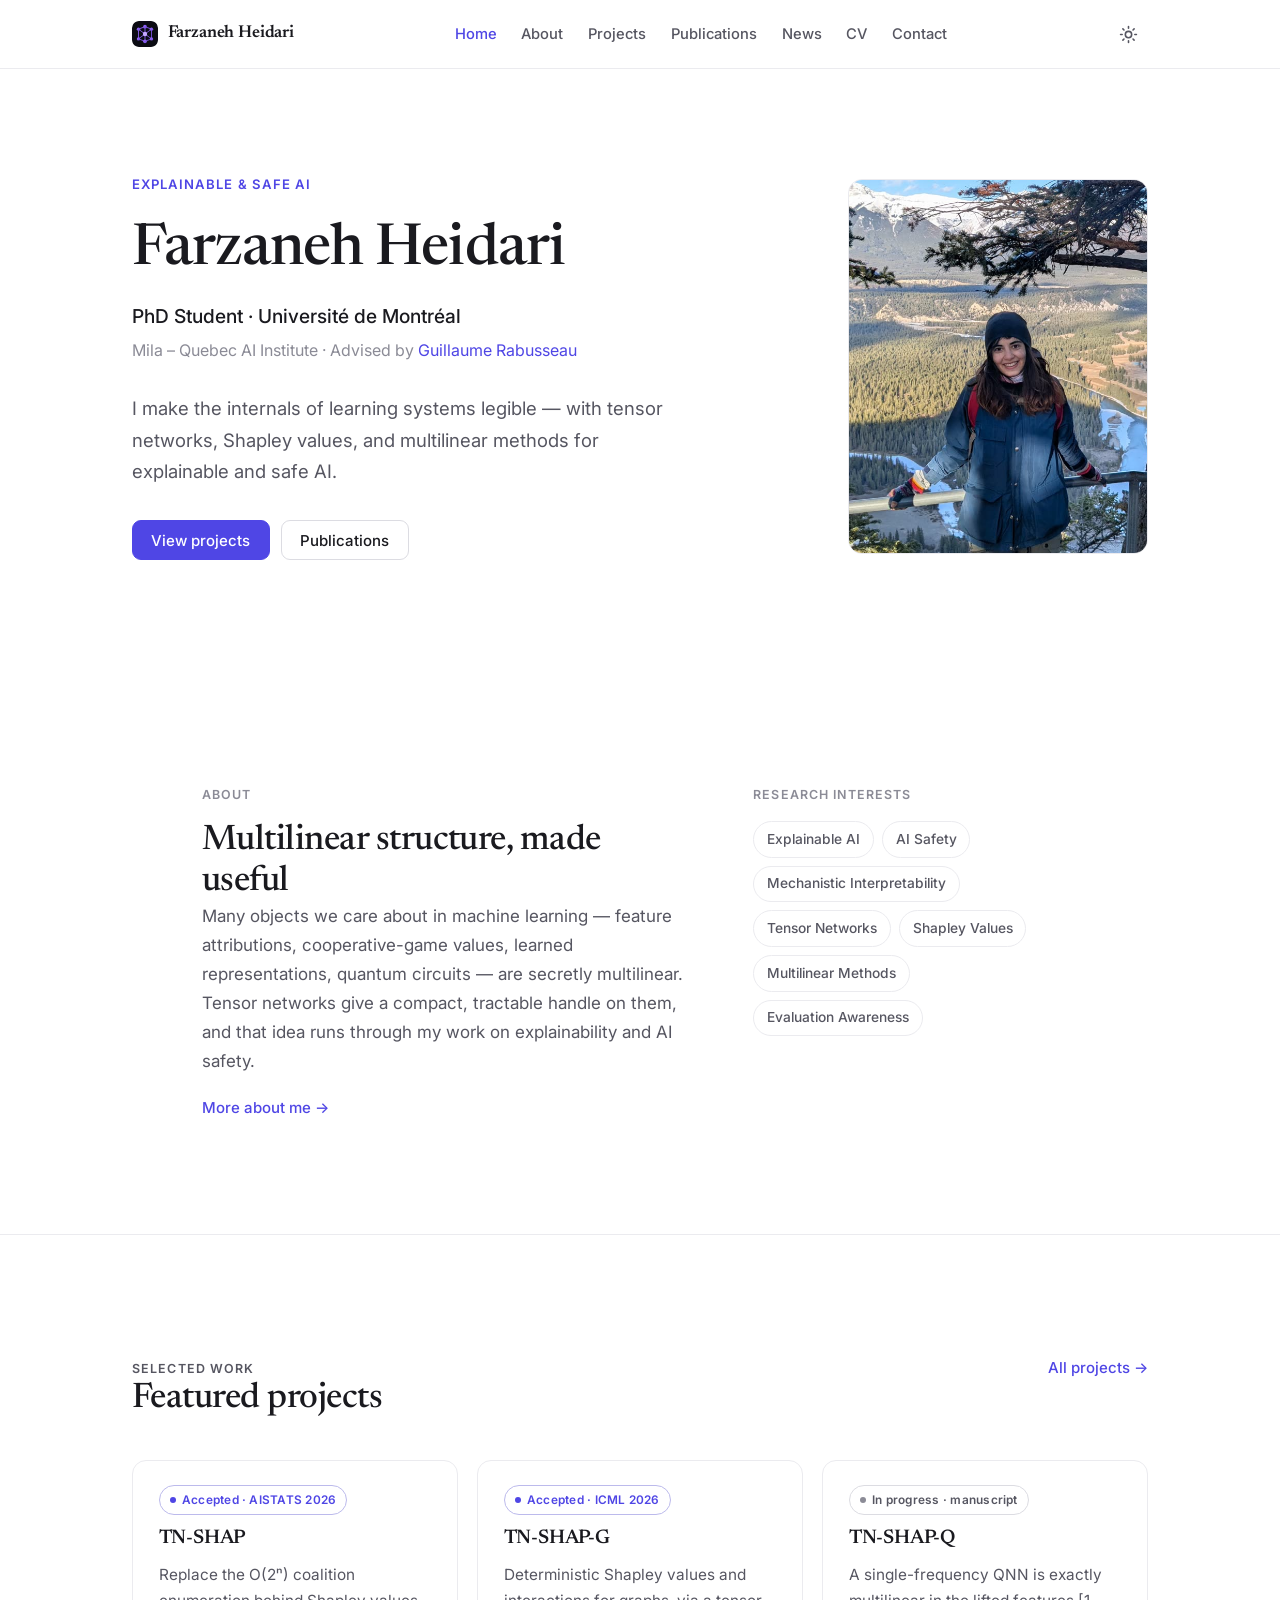
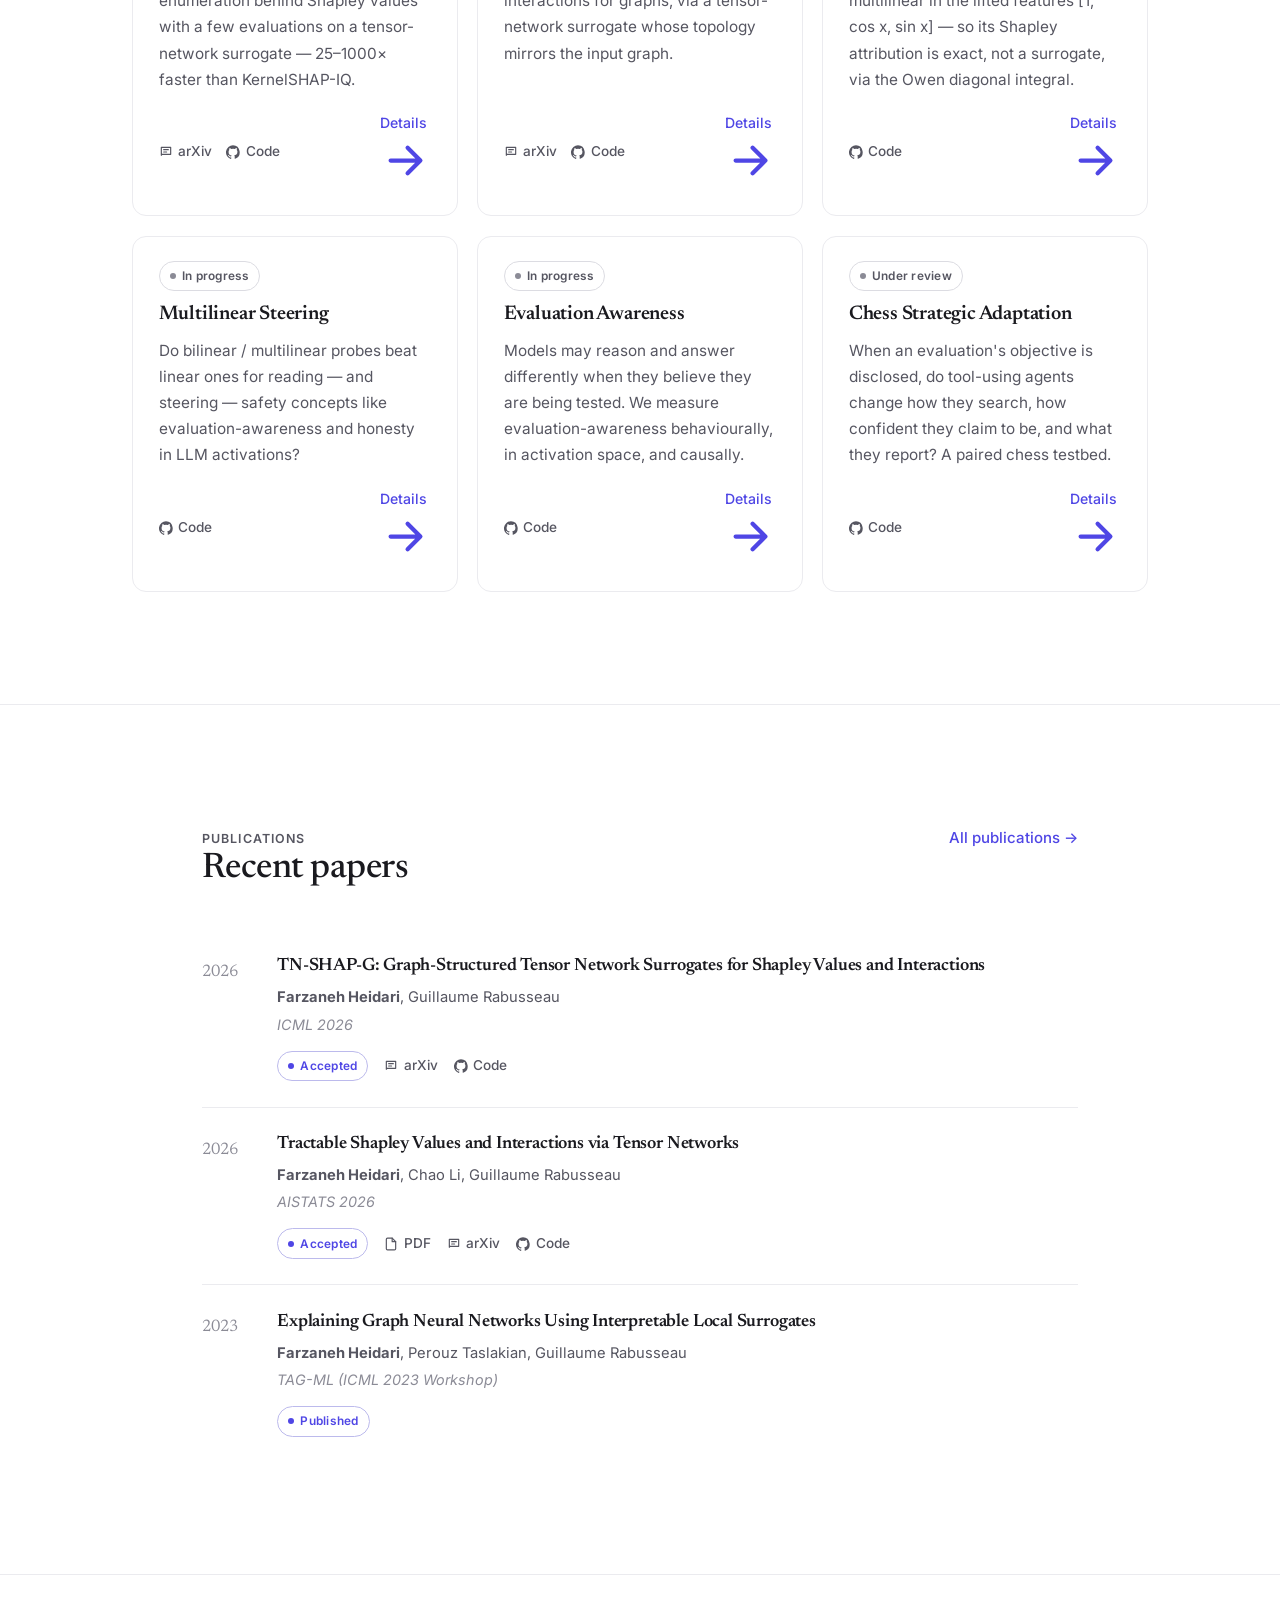
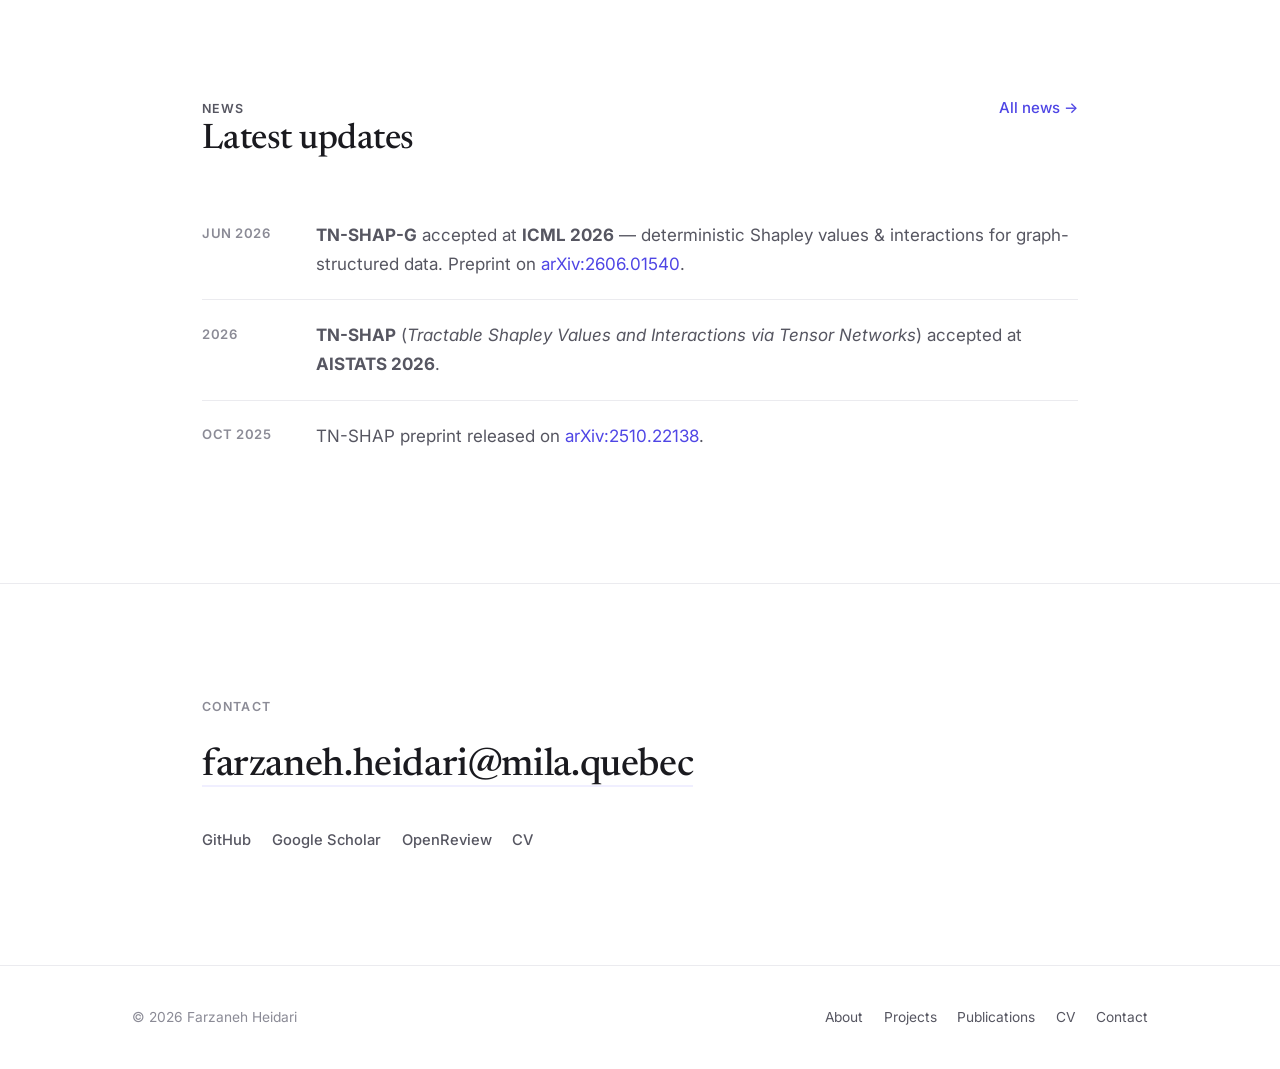
==== index.html @ 32b0bf6e "Build personal academic website Data-driven static site (plain HTML/CSS/JS, no build step) rendered " ====
<!DOCTYPE html>
<html lang="en">
<head>
  <meta charset="UTF-8" />
  <meta name="viewport" content="width=device-width, initial-scale=1.0" />
  <title>Farzaneh Heidari — PhD Student, Université de Montréal &amp; Mila</title>
  <meta name="description" content="Farzaneh Heidari is a PhD student at Université de Montréal and Mila working on explainable AI, AI safety, mechanistic interpretability, tensor networks, and Shapley values." />
  <meta name="author" content="Farzaneh Heidari" />
  <link rel="canonical" href="https://farzana0.github.io/" />

  <meta property="og:type" content="website" />
  <meta property="og:title" content="Farzaneh Heidari — PhD Student, Université de Montréal &amp; Mila" />
  <meta property="og:description" content="Explainable AI · AI Safety · Mechanistic Interpretability · Tensor Networks · Shapley Values · Multilinear Methods." />
  <meta property="og:url" content="https://farzana0.github.io/" />
  <meta property="og:image" content="https://farzana0.github.io/assets/img/og-image.svg" />
  <meta name="twitter:card" content="summary_large_image" />
  <meta name="twitter:title" content="Farzaneh Heidari" />
  <meta name="twitter:description" content="PhD student — explainable AI, tensor networks, Shapley values, AI safety." />
  <meta name="twitter:image" content="https://farzana0.github.io/assets/img/og-image.svg" />

  <link rel="icon" type="image/svg+xml" href="assets/img/favicon.svg" />
  <link rel="preconnect" href="https://fonts.googleapis.com" />
  <link rel="preconnect" href="https://fonts.gstatic.com" crossorigin />
  <link href="https://fonts.googleapis.com/css2?family=Inter:wght@400;500;600&family=Newsreader:opsz,wght@6..72,400;6..72,500;6..72,600&display=swap" rel="stylesheet" />
  <link rel="stylesheet" href="assets/css/style.css" />

  <script type="application/ld+json">
  {
    "@context": "https://schema.org",
    "@type": "Person",
    "name": "Farzaneh Heidari",
    "jobTitle": "PhD Student",
    "affiliation": ["Université de Montréal", "Mila – Quebec AI Institute"],
    "url": "https://farzana0.github.io/",
    "sameAs": [
      "https://github.com/farzana0",
      "https://scholar.google.ca/citations?user=YQcX-lwAAAAJ&hl=en",
      "https://openreview.net/profile?id=~Farzaneh_Heidari2",
      "https://dblp.org/pid/231/1013.html"
    ],
    "knowsAbout": ["Explainable AI", "Tensor Networks", "Shapley Values", "AI Safety", "Mechanistic Interpretability"]
  }
  </script>
</head>
<body>
  <header class="site-header">
    <nav class="nav" aria-label="Primary">
      <a class="brand" href="index.html"><img class="mark" src="assets/img/favicon.svg" alt="" width="26" height="26" />Farzaneh Heidari</a>
      <ul class="nav-links" id="nav-links">
        <li><a href="index.html">Home</a></li>
        <li><a href="about.html">About</a></li>
        <li><a href="projects.html" data-match="project">Projects</a></li>
        <li><a href="publications.html">Publications</a></li>
        <li><a href="news.html">News</a></li>
        <li><a href="cv.html">CV</a></li>
        <li><a href="contact.html">Contact</a></li>
      </ul>
      <div class="nav-right">
        <button class="icon-btn theme-toggle" data-theme-toggle aria-label="Toggle dark mode">
          <svg class="sun" viewBox="0 0 24 24" fill="none" stroke="currentColor" stroke-width="2" stroke-linecap="round"><circle cx="12" cy="12" r="4"/><path d="M12 2v2M12 20v2M4.9 4.9l1.4 1.4M17.7 17.7l1.4 1.4M2 12h2M20 12h2M4.9 19.1l1.4-1.4M17.7 6.3l1.4-1.4"/></svg>
          <svg class="moon" viewBox="0 0 24 24" fill="currentColor"><path d="M21 12.8A9 9 0 1 1 11.2 3a7 7 0 0 0 9.8 9.8Z"/></svg>
        </button>
        <button class="icon-btn nav-toggle" data-nav-toggle aria-label="Menu" aria-expanded="false" aria-controls="nav-links">
          <svg viewBox="0 0 24 24" fill="none" stroke="currentColor" stroke-width="2" stroke-linecap="round"><path d="M4 6h16M4 12h16M4 18h16"/></svg>
        </button>
      </div>
    </nav>
  </header>

  <main>
    <!-- HERO -->
    <section class="hero">
      <div class="container container--wide">
        <div class="hero-layout">
          <div>
            <p class="hero-eyebrow">Explainable &amp; Safe AI</p>
            <h1>Farzaneh Heidari</h1>
            <p class="role">PhD Student · Université de Montréal</p>
            <p class="affil">Mila – Quebec AI Institute · Advised by <a href="https://mila.quebec/en/directory/guillaume-rabusseau">Guillaume Rabusseau</a></p>
            <p class="lede">I make the internals of learning systems legible — with tensor networks, Shapley values, and multilinear methods for explainable and safe AI.</p>
            <div class="hero-actions">
              <a class="btn btn--primary" href="projects.html">View projects</a>
              <a class="btn" href="publications.html">Publications</a>
            </div>
          </div>
          <div class="hero-portrait">
            <div class="frame">
              <img src="assets/img/profile.jpg" alt="Farzaneh Heidari" width="300" height="375"
                   onerror="this.parentNode.innerHTML='&lt;div class=\'portrait-fallback\'&gt;FH&lt;/div&gt;';" />
            </div>
          </div>
        </div>
      </div>
    </section>

    <!-- ABOUT + INTERESTS -->
    <section class="section">
      <div class="container">
        <div class="split">
          <div class="reveal">
            <p class="kicker">About</p>
            <h2>Multilinear structure, made useful</h2>
            <p class="muted">Many objects we care about in machine learning — feature attributions, cooperative-game values, learned representations, quantum circuits — are secretly multilinear. Tensor networks give a compact, tractable handle on them, and that idea runs through my work on explainability and AI safety.</p>
            <a class="textlink" href="about.html">More about me →</a>
          </div>
          <div class="reveal info-block">
            <p class="kicker">Research interests</p>
            <ul class="chips" id="interests"></ul>
          </div>
        </div>
      </div>
    </section>

    <!-- FEATURED PROJECTS -->
    <section class="section">
      <div class="container container--wide">
        <div class="section-head reveal">
          <div class="head-row">
            <div>
              <p class="kicker">Selected work</p>
              <h2>Featured projects</h2>
            </div>
            <a class="textlink" href="projects.html">All projects →</a>
          </div>
        </div>
        <div class="card-grid" id="featured-projects"></div>
      </div>
    </section>

    <!-- SELECTED PUBLICATIONS -->
    <section class="section">
      <div class="container">
        <div class="section-head reveal">
          <div class="head-row">
            <div>
              <p class="kicker">Publications</p>
              <h2>Recent papers</h2>
            </div>
            <a class="textlink" href="publications.html">All publications →</a>
          </div>
        </div>
        <div class="pub-list" id="selected-pubs"></div>
      </div>
    </section>

    <!-- NEWS -->
    <section class="section">
      <div class="container">
        <div class="section-head reveal">
          <div class="head-row">
            <div>
              <p class="kicker">News</p>
              <h2>Latest updates</h2>
            </div>
            <a class="textlink" href="news.html">All news →</a>
          </div>
        </div>
        <div class="timeline" id="news-timeline"></div>
      </div>
    </section>

    <!-- CONTACT -->
    <section class="section">
      <div class="container reveal">
        <p class="kicker">Contact</p>
        <p class="contact-lead"><a href="mailto:farzaneh.heidari@mila.quebec">farzaneh.heidari@mila.quebec</a></p>
        <div class="social-row mt-3">
          <a href="https://github.com/farzana0" target="_blank" rel="noopener">GitHub</a>
          <a href="https://scholar.google.ca/citations?user=YQcX-lwAAAAJ&hl=en" target="_blank" rel="noopener">Google Scholar</a>
          <a href="https://openreview.net/profile?id=~Farzaneh_Heidari2" target="_blank" rel="noopener">OpenReview</a>
          <a href="cv.html">CV</a>
        </div>
      </div>
    </section>
  </main>

  <footer class="site-footer">
    <div class="footer-inner">
      <p>© <span id="year"></span> Farzaneh Heidari</p>
      <nav class="footer-nav" aria-label="Footer">
        <a href="about.html">About</a><a href="projects.html">Projects</a><a href="publications.html">Publications</a><a href="cv.html">CV</a><a href="contact.html">Contact</a>
      </nav>
    </div>
  </footer>

  <script src="assets/data/site.js"></script>
  <script src="assets/js/main.js"></script>
  <script src="assets/js/render.js"></script>
  <script>
    document.getElementById("year").textContent = new Date().getFullYear();
    Render.interests("interests");
    Render.projects("featured-projects", { featured: true });
    Render.selectedPublications("selected-pubs", 3);
    Render.news("news-timeline", 3);
  </script>
</body>
</html>
---- assets/css/style.css ----
/* ==========================================================================
   Farzaneh Heidari — academic site
   Minimal by design: two fonts, one accent, whitespace does the work.
   ========================================================================== */

:root {
  /* near-white surfaces */
  --bg: #ffffff;
  --bg-soft: #fafafa;
  --surface: #ffffff;
  --border: #ebebef;
  --border-strong: #dcdce2;

  /* text — hierarchy via weight/size, not colour */
  --text: #1a1a1f;
  --text-soft: #565661;
  --text-faint: #8b8b96;

  /* one accent, used sparingly */
  --accent: #4f46e5;
  --accent-soft: #f0efff;

  --font-sans: "Inter", ui-sans-serif, system-ui, -apple-system, "Segoe UI", Roboto, Helvetica, Arial, sans-serif;
  --font-serif: "Newsreader", ui-serif, Georgia, "Times New Roman", serif;

  --maxw: 940px;
  --maxw-wide: 1080px;
  --radius: 14px;
  --radius-sm: 10px;
  --shadow: 0 1px 3px rgba(20, 20, 40, 0.05);
  --shadow-hover: 0 6px 24px rgba(20, 20, 40, 0.07);
  --space: clamp(4rem, 9vw, 7rem);
  --header-h: 68px;
}

[data-theme="dark"] {
  --bg: #0f0f13;
  --bg-soft: #131318;
  --surface: #16161c;
  --border: #26262e;
  --border-strong: #33333d;
  --text: #ededf2;
  --text-soft: #a6a6b3;
  --text-faint: #71717f;
  --accent: #a29bff;
  --accent-soft: #1c1b2e;
  --shadow: 0 1px 3px rgba(0, 0, 0, 0.4);
  --shadow-hover: 0 8px 30px rgba(0, 0, 0, 0.45);
}

*, *::before, *::after { box-sizing: border-box; }
html { -webkit-text-size-adjust: 100%; scroll-behavior: smooth; }
@media (prefers-reduced-motion: reduce) {
  html { scroll-behavior: auto; }
  *, *::before, *::after { animation: none !important; transition: none !important; }
}
body {
  margin: 0;
  font-family: var(--font-sans);
  background: var(--bg);
  color: var(--text);
  font-size: 17px;
  line-height: 1.7;
  -webkit-font-smoothing: antialiased;
  text-rendering: optimizeLegibility;
  transition: background 0.3s ease, color 0.3s ease;
}
img { max-width: 100%; display: block; }
a { color: var(--accent); text-decoration: none; }
a:hover { text-decoration: underline; text-underline-offset: 3px; }

h1, h2, h3, h4 { font-family: var(--font-serif); font-weight: 500; line-height: 1.15; letter-spacing: -0.015em; color: var(--text); margin: 0; }
h1 { font-size: clamp(2.4rem, 5.5vw, 3.6rem); }
h2 { font-size: clamp(1.6rem, 3.2vw, 2.2rem); }
h3 { font-size: 1.2rem; font-weight: 600; letter-spacing: -0.01em; }
p { margin: 0 0 1.1rem; }
:focus-visible { outline: 2px solid var(--accent); outline-offset: 3px; border-radius: 3px; }
::selection { background: var(--accent-soft); }

.container { max-width: var(--maxw); margin: 0 auto; padding: 0 clamp(1.25rem, 5vw, 2rem); }
.container--wide { max-width: var(--maxw-wide); }
.section { padding: var(--space) 0; }
.section + .section { border-top: 1px solid var(--border); }
.muted { color: var(--text-soft); }
.faint { color: var(--text-faint); }
.center { text-align: center; }
.sr-only { position: absolute; width: 1px; height: 1px; padding: 0; margin: -1px; overflow: hidden; clip: rect(0,0,0,0); border: 0; }

/* small section label */
.kicker {
  font-size: 0.78rem; font-weight: 600; letter-spacing: 0.09em; text-transform: uppercase;
  color: var(--text-faint); margin-bottom: 1rem;
}

/* ---------------------------------------------------------------- header */
.site-header {
  position: sticky; top: 0; z-index: 50;
  background: var(--bg);
  border-bottom: 1px solid var(--border);
}
.nav {
  height: var(--header-h);
  display: flex; align-items: center; justify-content: space-between;
  max-width: var(--maxw-wide); margin: 0 auto; padding: 0 clamp(1.25rem, 5vw, 2rem);
}
.brand { display: flex; align-items: center; gap: 0.6rem; font-family: var(--font-serif); font-weight: 600; font-size: 1.08rem; color: var(--text); letter-spacing: -0.01em; }
.brand:hover { text-decoration: none; }
.brand .mark { width: 26px; height: 26px; flex: none; border-radius: 7px; }
.nav-links { display: flex; align-items: center; gap: 0.15rem; list-style: none; margin: 0; padding: 0; }
.nav-links a {
  color: var(--text-soft); font-size: 0.92rem; font-weight: 500;
  padding: 0.4rem 0.7rem; border-radius: 8px;
}
.nav-links a:hover { color: var(--text); text-decoration: none; }
.nav-links a.active { color: var(--accent); }
.nav-right { display: flex; align-items: center; gap: 0.3rem; }

.icon-btn {
  display: inline-grid; place-items: center; width: 40px; height: 40px; border-radius: 9px;
  background: transparent; border: 1px solid transparent; color: var(--text-soft); cursor: pointer;
  transition: color 0.15s, border-color 0.15s;
}
.icon-btn:hover { color: var(--text); border-color: var(--border-strong); }
.icon-btn svg { width: 19px; height: 19px; }
.theme-toggle .moon { display: none; }
[data-theme="dark"] .theme-toggle .sun { display: none; }
[data-theme="dark"] .theme-toggle .moon { display: block; }
.nav-toggle { display: none; }

@media (max-width: 760px) {
  .nav-toggle { display: inline-grid; }
  .nav-links {
    position: fixed; inset: var(--header-h) 0 auto 0; flex-direction: column; align-items: stretch; gap: 0;
    background: var(--surface); border-bottom: 1px solid var(--border);
    padding: 0.6rem clamp(1.25rem, 5vw, 2rem) 1rem;
    transform: translateY(-6px); opacity: 0; pointer-events: none;
    transition: opacity 0.16s ease, transform 0.16s ease;
  }
  .nav-links.open { transform: translateY(0); opacity: 1; pointer-events: auto; }
  .nav-links a { padding: 0.7rem 0.2rem; font-size: 1rem; border-bottom: 1px solid var(--border); }
  .nav-links li:last-child a { border-bottom: 0; }
}

/* ------------------------------------------------------------------- hero */
.hero { padding: clamp(3.5rem, 9vw, 6.5rem) 0 var(--space); }
.hero-layout { display: grid; grid-template-columns: 1fr 300px; gap: clamp(2rem, 6vw, 4.5rem); align-items: center; }
@media (max-width: 820px) { .hero-layout { grid-template-columns: 1fr; gap: 2.5rem; } .hero-portrait { order: -1; } }
.hero-eyebrow { font-size: 0.82rem; font-weight: 600; letter-spacing: 0.08em; text-transform: uppercase; color: var(--accent); margin-bottom: 1.4rem; }
.hero h1 { margin-bottom: 1rem; }
.hero .role { font-size: 1.2rem; color: var(--text); font-weight: 500; margin-bottom: 0.3rem; }
.hero .affil { color: var(--text-faint); font-size: 1rem; margin-bottom: 1.8rem; }
.hero .lede { font-size: 1.16rem; color: var(--text-soft); max-width: 46ch; margin-bottom: 2rem; }
.hero-actions { display: flex; flex-wrap: wrap; gap: 0.7rem; align-items: center; }

.hero-portrait { width: 300px; max-width: 72vw; aspect-ratio: 4 / 5; justify-self: end; }
@media (max-width: 820px) { .hero-portrait { justify-self: start; width: 240px; } }
.hero-portrait .frame { width: 100%; height: 100%; border-radius: var(--radius); overflow: hidden; border: 1px solid var(--border); background: var(--bg-soft); }
.hero-portrait img { width: 100%; height: 100%; object-fit: cover; object-position: 50% 30%; }
.portrait-fallback {
  width: 100%; height: 100%; display: grid; place-items: center;
  font-family: var(--font-serif); font-weight: 500; font-size: 3rem; color: var(--accent);
  background: var(--accent-soft);
}

/* ---------------------------------------------------------------- buttons */
.btn {
  display: inline-flex; align-items: center; gap: 0.45rem;
  font-weight: 500; font-size: 0.94rem; line-height: 1;
  padding: 0.72rem 1.15rem; border-radius: 9px; cursor: pointer;
  border: 1px solid var(--border-strong); background: var(--surface); color: var(--text);
  transition: border-color 0.15s, color 0.15s, background 0.15s;
}
.btn:hover { border-color: var(--text-faint); text-decoration: none; }
.btn svg { width: 16px; height: 16px; }
.btn--primary { background: var(--accent); border-color: var(--accent); color: #fff; }
.btn--primary:hover { background: var(--accent); border-color: var(--accent); opacity: 0.92; color: #fff; }
.btn--sm { padding: 0.5rem 0.85rem; font-size: 0.86rem; }
.textlink { color: var(--accent); font-weight: 500; font-size: 0.94rem; }

/* -------------------------------------------------------------- section head */
.section-head { margin-bottom: 2.5rem; }
.section-head h2 { max-width: 24ch; }
.section-head p { margin: 0.7rem 0 0; color: var(--text-soft); max-width: 52ch; }
.head-row { display: flex; align-items: baseline; justify-content: space-between; gap: 1rem; flex-wrap: wrap; }

/* --------------------------------------------------------------- chips */
.chips { display: flex; flex-wrap: wrap; gap: 0.5rem; padding: 0; margin: 0; list-style: none; }
.chip {
  font-size: 0.86rem; font-weight: 500; color: var(--text-soft);
  border: 1px solid var(--border); padding: 0.35rem 0.8rem; border-radius: 999px;
}

/* --------------------------------------------------------- project cards */
.card-grid { display: grid; grid-template-columns: repeat(auto-fill, minmax(300px, 1fr)); gap: 1.2rem; }
.pcard {
  display: flex; flex-direction: column; gap: 0.75rem;
  background: var(--surface); border: 1px solid var(--border); border-radius: var(--radius);
  padding: 1.5rem 1.6rem 1.4rem;
  transition: border-color 0.18s ease, box-shadow 0.18s ease;
}
.pcard:hover { border-color: var(--border-strong); box-shadow: var(--shadow-hover); }
.pcard h3 { font-size: 1.24rem; font-family: var(--font-serif); font-weight: 600; letter-spacing: -0.01em; }
.pcard h3 a { color: var(--text); }
.pcard h3 a:hover { color: var(--accent); text-decoration: none; }
.pcard .teaser { color: var(--text-soft); font-size: 0.96rem; margin: 0; flex: 1; }
.pcard-links { display: flex; flex-wrap: wrap; align-items: center; gap: 0.6rem 0.9rem; margin-top: 0.4rem; }
.pcard-links .details { margin-left: auto; font-size: 0.88rem; font-weight: 500; color: var(--accent); }
.pcard-links .details:hover { text-decoration: none; }

/* status badge — neutral by default; accent for confirmed work */
.badge {
  display: inline-flex; align-items: center; gap: 0.4rem; align-self: flex-start;
  font-size: 0.74rem; font-weight: 600; letter-spacing: 0.02em;
  padding: 0.26rem 0.62rem; border-radius: 999px;
  border: 1px solid var(--border-strong); color: var(--text-soft); background: transparent;
}
.badge::before { content: ""; width: 6px; height: 6px; border-radius: 50%; background: var(--text-faint); }
.badge--accepted, .badge--published { color: var(--accent); border-color: color-mix(in srgb, var(--accent) 30%, var(--border)); }
.badge--accepted::before, .badge--published::before { background: var(--accent); }

/* inline link pills (publications, cards, detail) */
.pill {
  display: inline-flex; align-items: center; gap: 0.34rem;
  font-size: 0.85rem; font-weight: 500; color: var(--text-soft);
}
.pill:hover { color: var(--accent); text-decoration: none; }
.pill svg { width: 14px; height: 14px; }

/* -------------------------------------------------------- publications */
.pub-controls { display: flex; flex-wrap: wrap; gap: 0.4rem; margin-bottom: 2rem; }
.pub-controls button {
  font: inherit; font-size: 0.86rem; font-weight: 500; cursor: pointer;
  padding: 0.35rem 0.85rem; border-radius: 999px;
  border: 1px solid var(--border); background: transparent; color: var(--text-soft);
  transition: color 0.15s, border-color 0.15s;
}
.pub-controls button:hover { color: var(--text); border-color: var(--border-strong); }
.pub-controls button.active { color: var(--accent); border-color: color-mix(in srgb, var(--accent) 35%, var(--border)); }

.pub-list { display: flex; flex-direction: column; }
.pub { display: grid; grid-template-columns: 56px 1fr; gap: 1.2rem; padding: 1.6rem 0; border-top: 1px solid var(--border); }
.pub:first-child { border-top: 0; }
.pub-year { font-family: var(--font-serif); font-size: 1.05rem; color: var(--text-faint); padding-top: 0.15rem; }
.pub-main h3 { font-size: 1.12rem; font-family: var(--font-serif); font-weight: 600; line-height: 1.3; margin-bottom: 0.4rem; }
.pub-main h3 a { color: var(--text); }
.pub-main h3 a:hover { color: var(--accent); text-decoration: none; }
.pub-authors { color: var(--text-soft); font-size: 0.92rem; margin: 0 0 0.15rem; }
.pub-venue { color: var(--text-faint); font-size: 0.9rem; font-style: italic; margin: 0 0 0.85rem; }
.pub-links { display: flex; flex-wrap: wrap; gap: 0.6rem 1rem; align-items: center; }
@media (max-width: 520px) { .pub { grid-template-columns: 1fr; gap: 0.4rem; } }

/* --------------------------------------------------------------- prose */
.prose { max-width: 68ch; }
.prose p, .prose li { color: var(--text-soft); }
.prose h2 { margin: 2.8rem 0 1rem; }
.prose h2:first-child { margin-top: 0; }
.prose h3 { margin: 2rem 0 0.6rem; }
.prose ul { padding-left: 1.15rem; margin: 0 0 1.1rem; }
.prose li { margin-bottom: 0.5rem; }
.prose strong { color: var(--text); font-weight: 600; }

/* ------------------------------------------------------ project detail */
.detail-hero { padding: clamp(2.5rem, 6vw, 4rem) 0 clamp(2rem, 4vw, 3rem); border-bottom: 1px solid var(--border); }
.breadcrumb { font-size: 0.86rem; color: var(--text-faint); margin-bottom: 1.4rem; }
.breadcrumb a { color: var(--text-soft); }
.detail-hero h1 { font-size: clamp(2rem, 4.5vw, 2.9rem); margin: 0.8rem 0 0.8rem; }
.detail-hero .subtitle { font-size: 1.15rem; color: var(--text-soft); max-width: 52ch; margin: 0; }
.detail-cat { font-size: 0.78rem; font-weight: 600; letter-spacing: 0.08em; text-transform: uppercase; color: var(--text-faint); }
.detail-meta { display: flex; flex-wrap: wrap; gap: 0.7rem 1.1rem; align-items: center; color: var(--text-soft); font-size: 0.94rem; margin-top: 1.3rem; }
.detail-links { display: flex; flex-wrap: wrap; gap: 0.7rem; margin-top: 1.6rem; }
.detail-body h2 { font-size: 1.35rem; }
.figure-grid { display: grid; grid-template-columns: repeat(auto-fit, minmax(240px, 1fr)); gap: 1rem; margin: 0.5rem 0 1.1rem; }
.figure-grid figure { margin: 0; border: 1px solid var(--border); border-radius: var(--radius-sm); overflow: hidden; background: var(--surface); }
.figure-grid img { width: 100%; background: #fff; }
.figure-grid figcaption { font-size: 0.83rem; color: var(--text-faint); padding: 0.65rem 0.85rem; }
.todo-note {
  border: 1px dashed var(--border-strong); border-radius: var(--radius-sm);
  padding: 0.85rem 1.05rem; color: var(--text-soft); font-size: 0.92rem; background: var(--bg-soft);
}
.todo-note code { font-size: 0.85em; background: var(--surface); border: 1px solid var(--border); padding: 0.05rem 0.35rem; border-radius: 5px; }

/* -------------------------------------------------------------- timeline */
.timeline { display: flex; flex-direction: column; }
.tl-item { display: grid; grid-template-columns: 92px 1fr; gap: 1.4rem; padding: 1.3rem 0; border-top: 1px solid var(--border); }
.tl-item:first-child { border-top: 0; }
.tl-date { font-size: 0.82rem; font-weight: 600; letter-spacing: 0.04em; text-transform: uppercase; color: var(--text-faint); padding-top: 0.1rem; }
.tl-body { color: var(--text-soft); }
@media (max-width: 520px) { .tl-item { grid-template-columns: 1fr; gap: 0.3rem; } }

/* ------------------------------------------------------------ layout */
.split { display: grid; grid-template-columns: 1.5fr 1fr; gap: clamp(2rem, 5vw, 4rem); align-items: start; }
@media (max-width: 820px) { .split { grid-template-columns: 1fr; gap: 2.5rem; } }
.grid-2 { display: grid; grid-template-columns: repeat(auto-fit, minmax(240px, 1fr)); gap: 1.2rem; }
.stack { display: flex; flex-direction: column; gap: 1.5rem; }

.info-block h3 { margin-bottom: 0.9rem; }
.info-card { border: 1px solid var(--border); border-radius: var(--radius); padding: 1.4rem 1.5rem; }
.info-card h3 { margin-bottom: 0.9rem; }
.info-list { list-style: none; padding: 0; margin: 0; }
.info-list li { padding: 0.85rem 0; border-top: 1px solid var(--border); }
.info-list li:first-child { border-top: 0; padding-top: 0; }
.info-list .primary { color: var(--text); font-weight: 600; }
.info-list .secondary { color: var(--text-soft); font-size: 0.9rem; }
.info-list .period { color: var(--text-faint); font-size: 0.82rem; float: right; margin-left: 1rem; }

.about-portrait { width: 100%; aspect-ratio: 4 / 5; border-radius: var(--radius); overflow: hidden; border: 1px solid var(--border); background: var(--bg-soft); }
.about-portrait img { width: 100%; height: 100%; object-fit: cover; object-position: 50% 30%; }

.social-row { display: flex; flex-wrap: wrap; gap: 0.5rem 1.3rem; }
.social-row a { display: inline-flex; align-items: center; gap: 0.45rem; font-size: 0.92rem; color: var(--text-soft); font-weight: 500; }
.social-row a:hover { color: var(--accent); text-decoration: none; }
.social-row svg { width: 17px; height: 17px; }

.contact-lead { font-family: var(--font-serif); font-size: clamp(1.5rem, 4vw, 2.4rem); font-weight: 500; letter-spacing: -0.01em; }
.contact-lead a { color: var(--text); border-bottom: 2px solid var(--accent-soft); }
.contact-lead a:hover { color: var(--accent); text-decoration: none; }

/* --------------------------------------------------------------- footer */
.site-footer { border-top: 1px solid var(--border); padding: 2.5rem 0; }
.footer-inner { display: flex; flex-wrap: wrap; justify-content: space-between; gap: 1rem; align-items: center; max-width: var(--maxw-wide); margin: 0 auto; padding: 0 clamp(1.25rem, 5vw, 2rem); }
.footer-inner p { margin: 0; color: var(--text-faint); font-size: 0.86rem; }
.footer-nav { display: flex; gap: 1.3rem; flex-wrap: wrap; }
.footer-nav a { color: var(--text-soft); font-size: 0.86rem; }

/* subtle scroll reveal (scroll-triggered, not autoplay) */
.reveal { opacity: 0; transform: translateY(10px); transition: opacity 0.55s ease, transform 0.55s ease; }
.reveal.in { opacity: 1; transform: none; }

/* utilities */
.mt-1 { margin-top: 0.6rem; } .mt-2 { margin-top: 1.1rem; } .mt-3 { margin-top: 1.8rem; } .mt-4 { margin-top: 2.6rem; }
.mb-0 { margin-bottom: 0; }
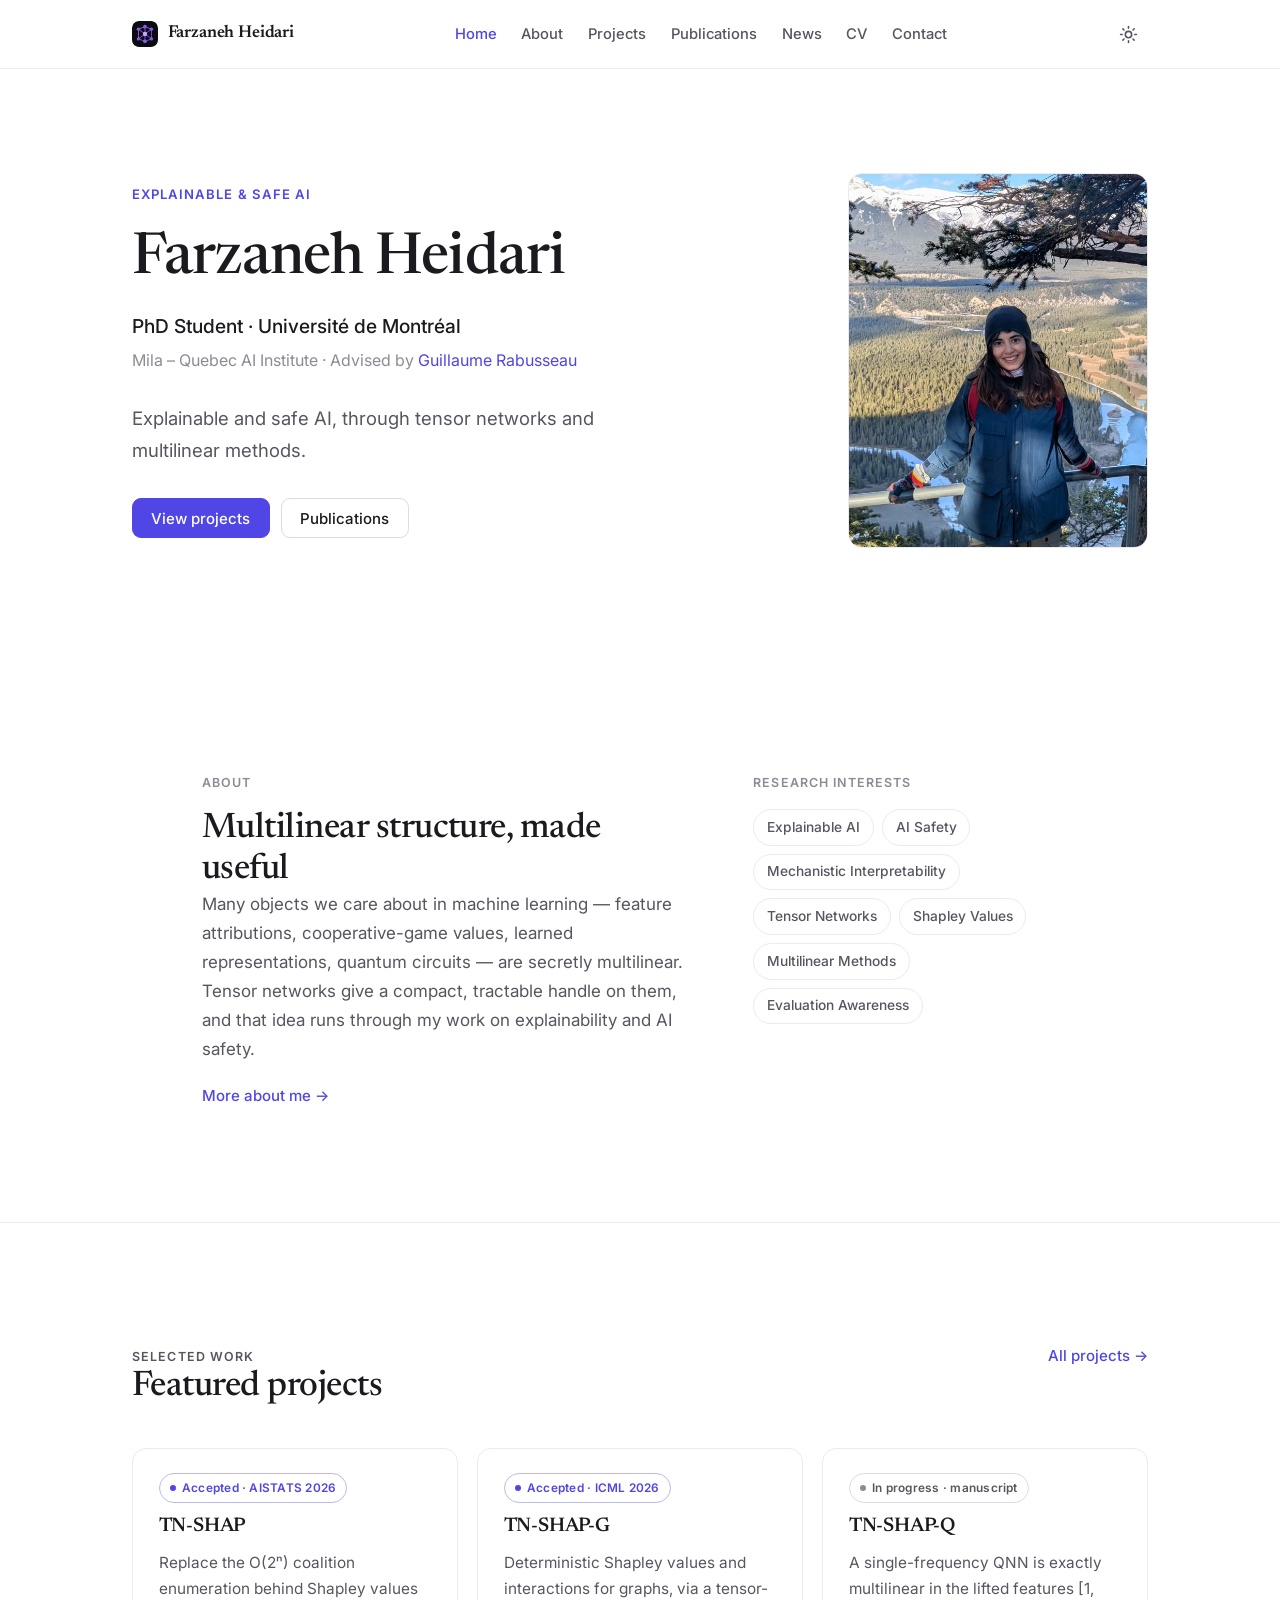
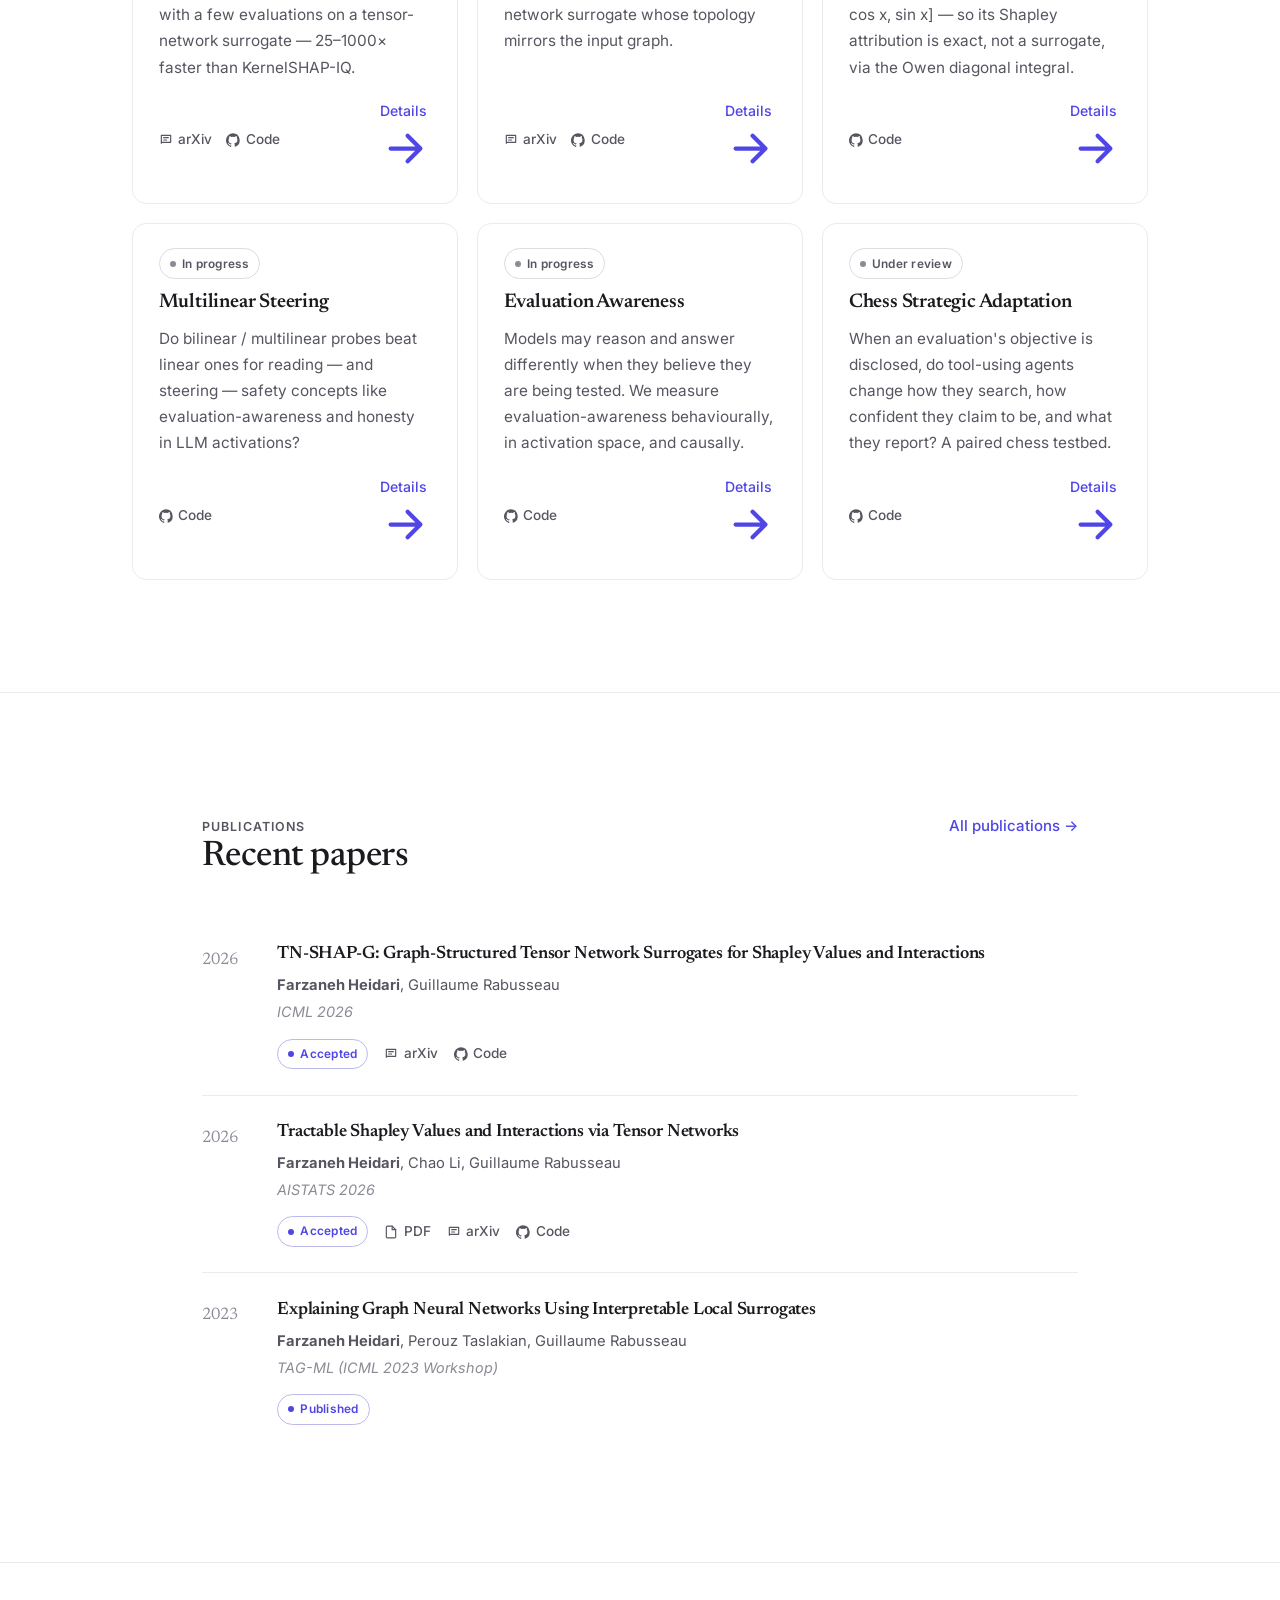
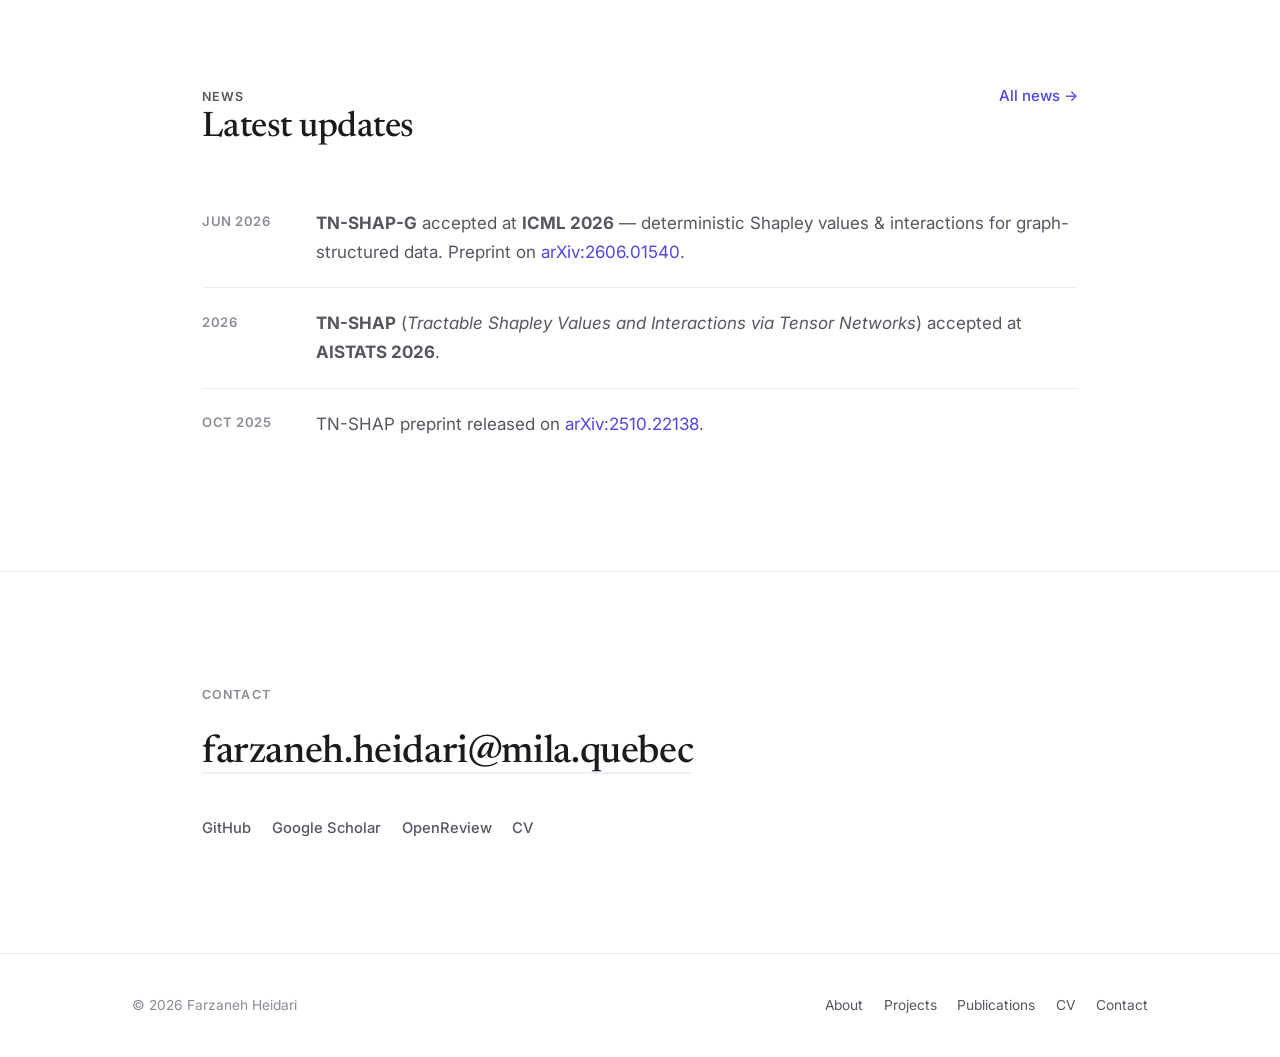
==== commit eff7913e: "Reword hero tagline; drop publications intro blurb" ====
--- a/index.html
+++ b/index.html
@@ -77,7 +77,7 @@
             <h1>Farzaneh Heidari</h1>
             <p class="role">PhD Student · Université de Montréal</p>
             <p class="affil">Mila – Quebec AI Institute · Advised by <a href="https://mila.quebec/en/directory/guillaume-rabusseau">Guillaume Rabusseau</a></p>
-            <p class="lede">I make the internals of learning systems legible — with tensor networks, Shapley values, and multilinear methods for explainable and safe AI.</p>
+            <p class="lede">Explainable and safe AI, through tensor networks and multilinear methods.</p>
             <div class="hero-actions">
               <a class="btn btn--primary" href="projects.html">View projects</a>
               <a class="btn" href="publications.html">Publications</a>
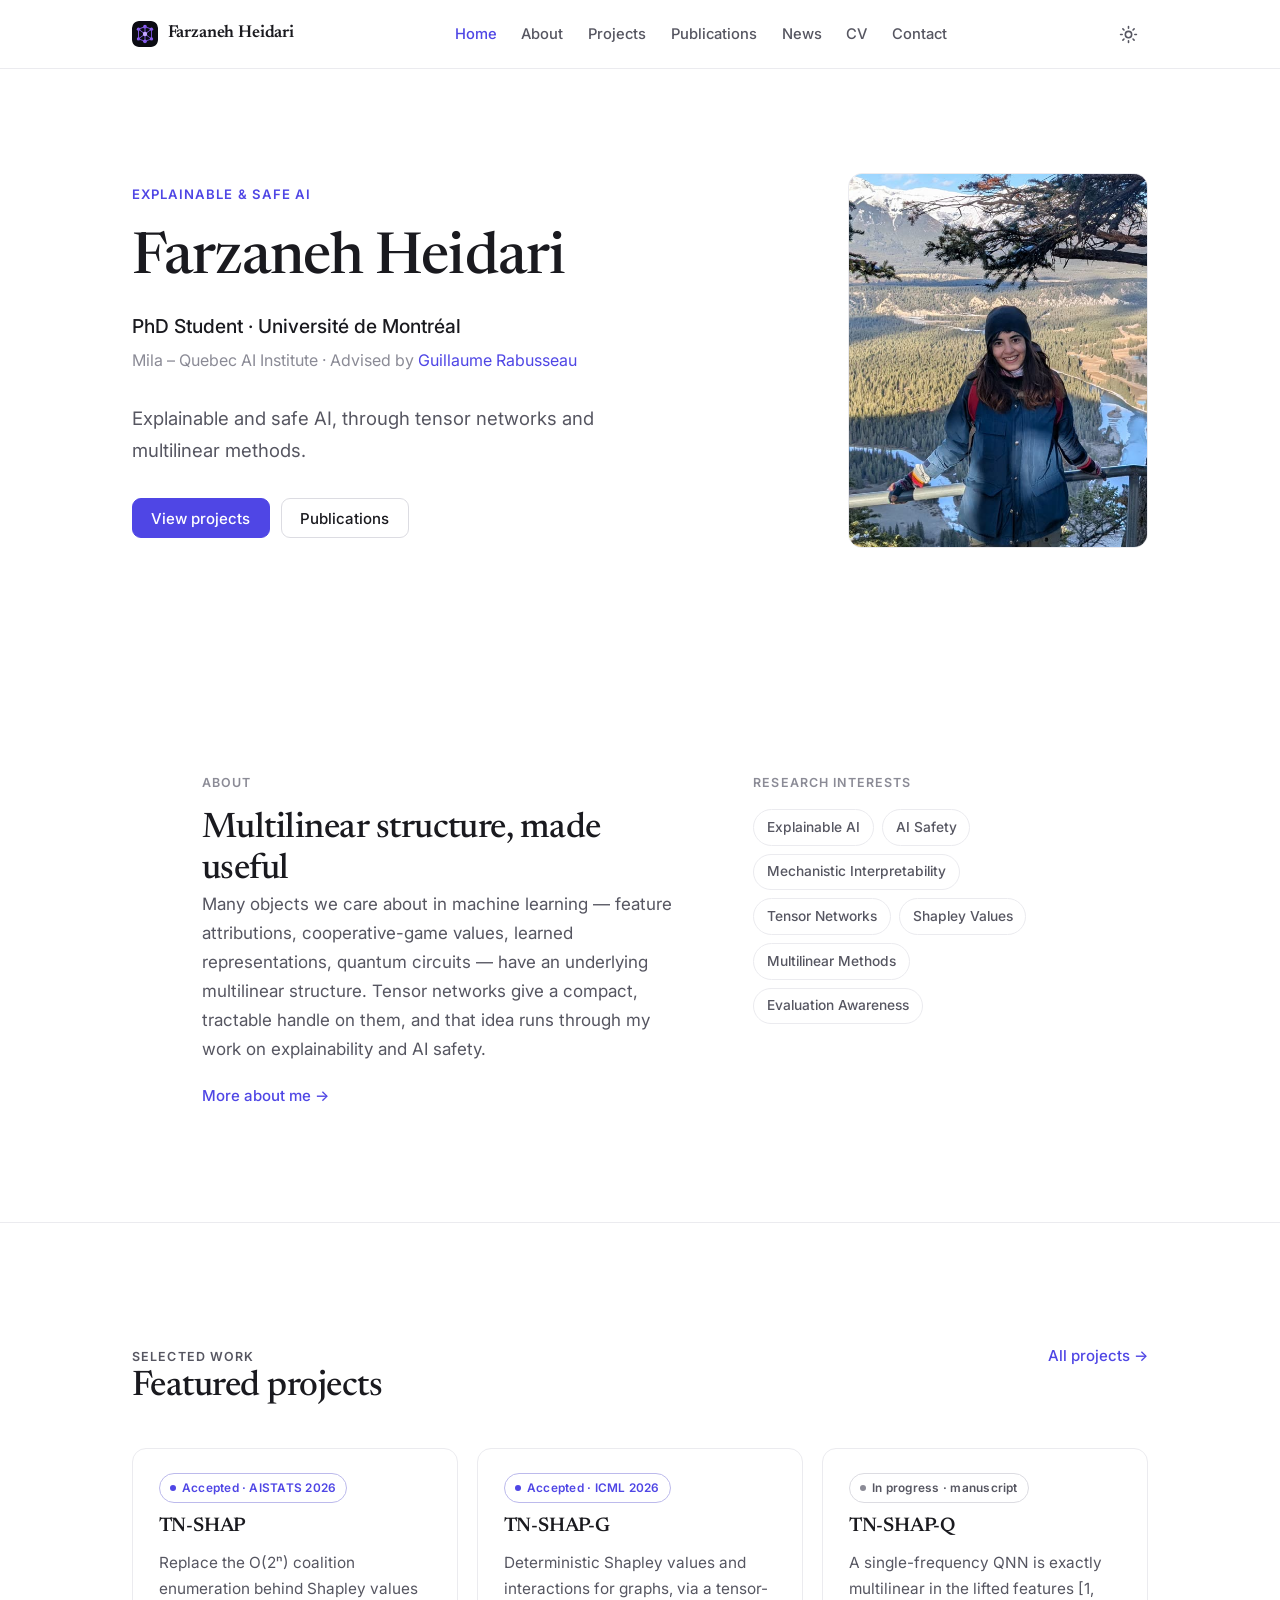
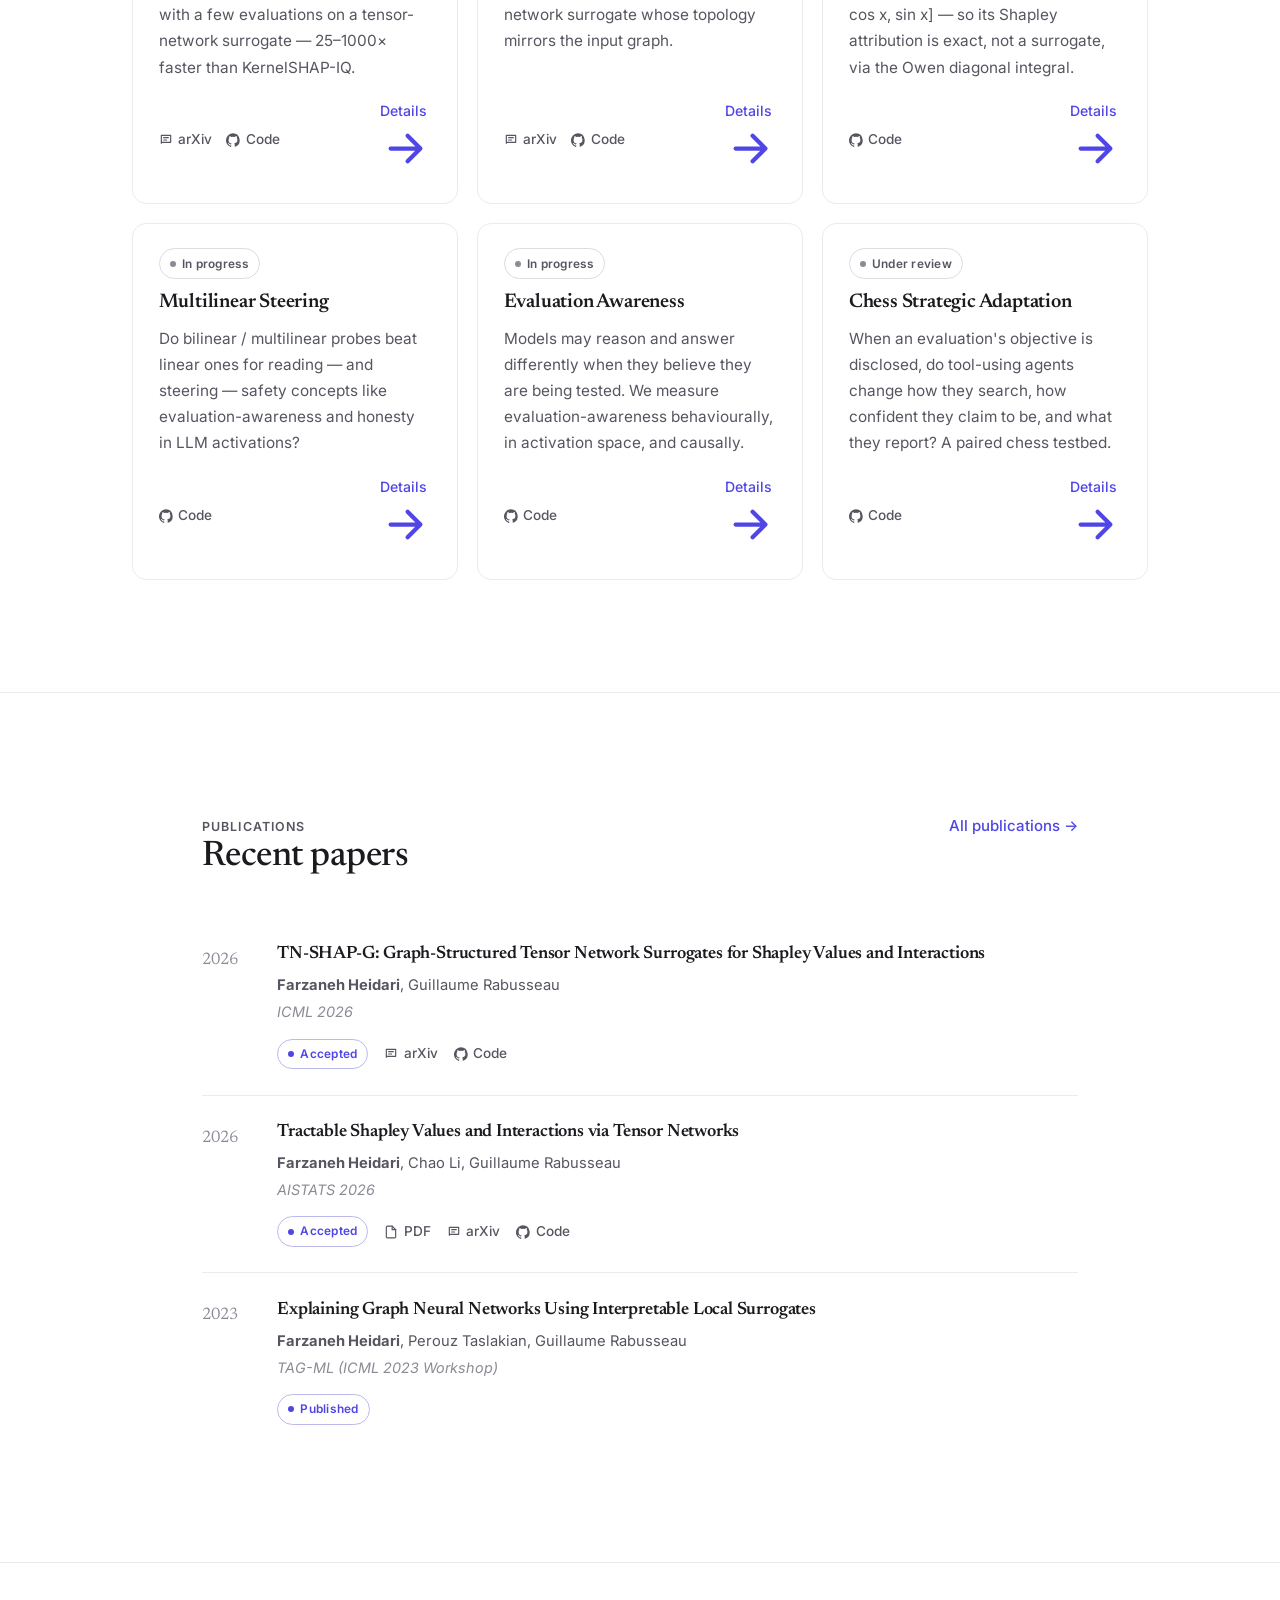
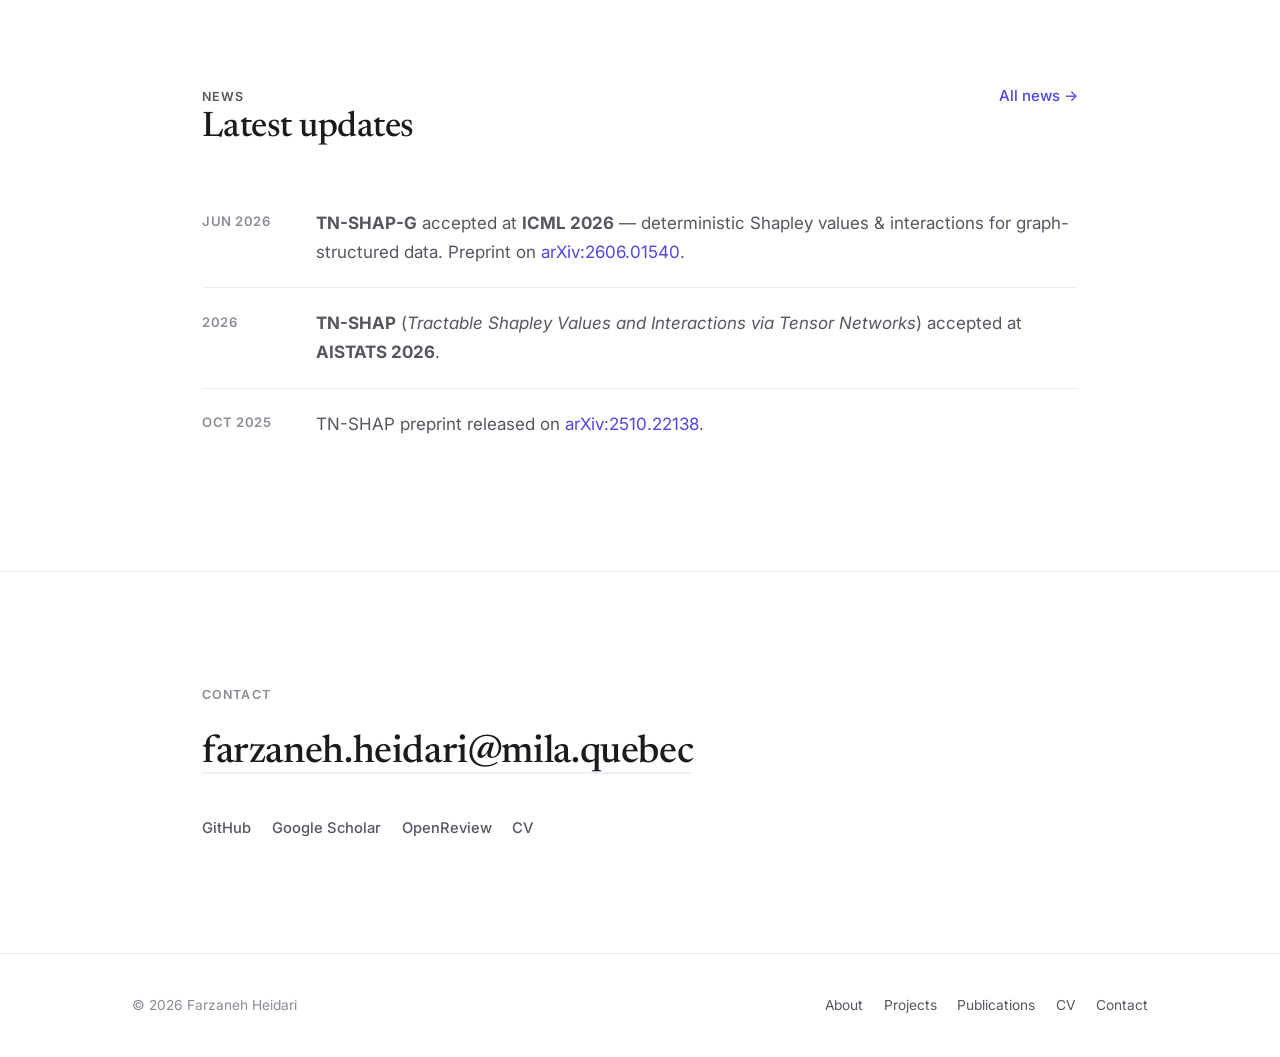
==== commit 0141d13a: "Rephrase 'secretly multilinear' to 'underlying multilinear structure'" ====
--- a/index.html
+++ b/index.html
@@ -100,7 +100,7 @@
           <div class="reveal">
             <p class="kicker">About</p>
             <h2>Multilinear structure, made useful</h2>
-            <p class="muted">Many objects we care about in machine learning — feature attributions, cooperative-game values, learned representations, quantum circuits — are secretly multilinear. Tensor networks give a compact, tractable handle on them, and that idea runs through my work on explainability and AI safety.</p>
+            <p class="muted">Many objects we care about in machine learning — feature attributions, cooperative-game values, learned representations, quantum circuits — have an underlying multilinear structure. Tensor networks give a compact, tractable handle on them, and that idea runs through my work on explainability and AI safety.</p>
             <a class="textlink" href="about.html">More about me →</a>
           </div>
           <div class="reveal info-block">
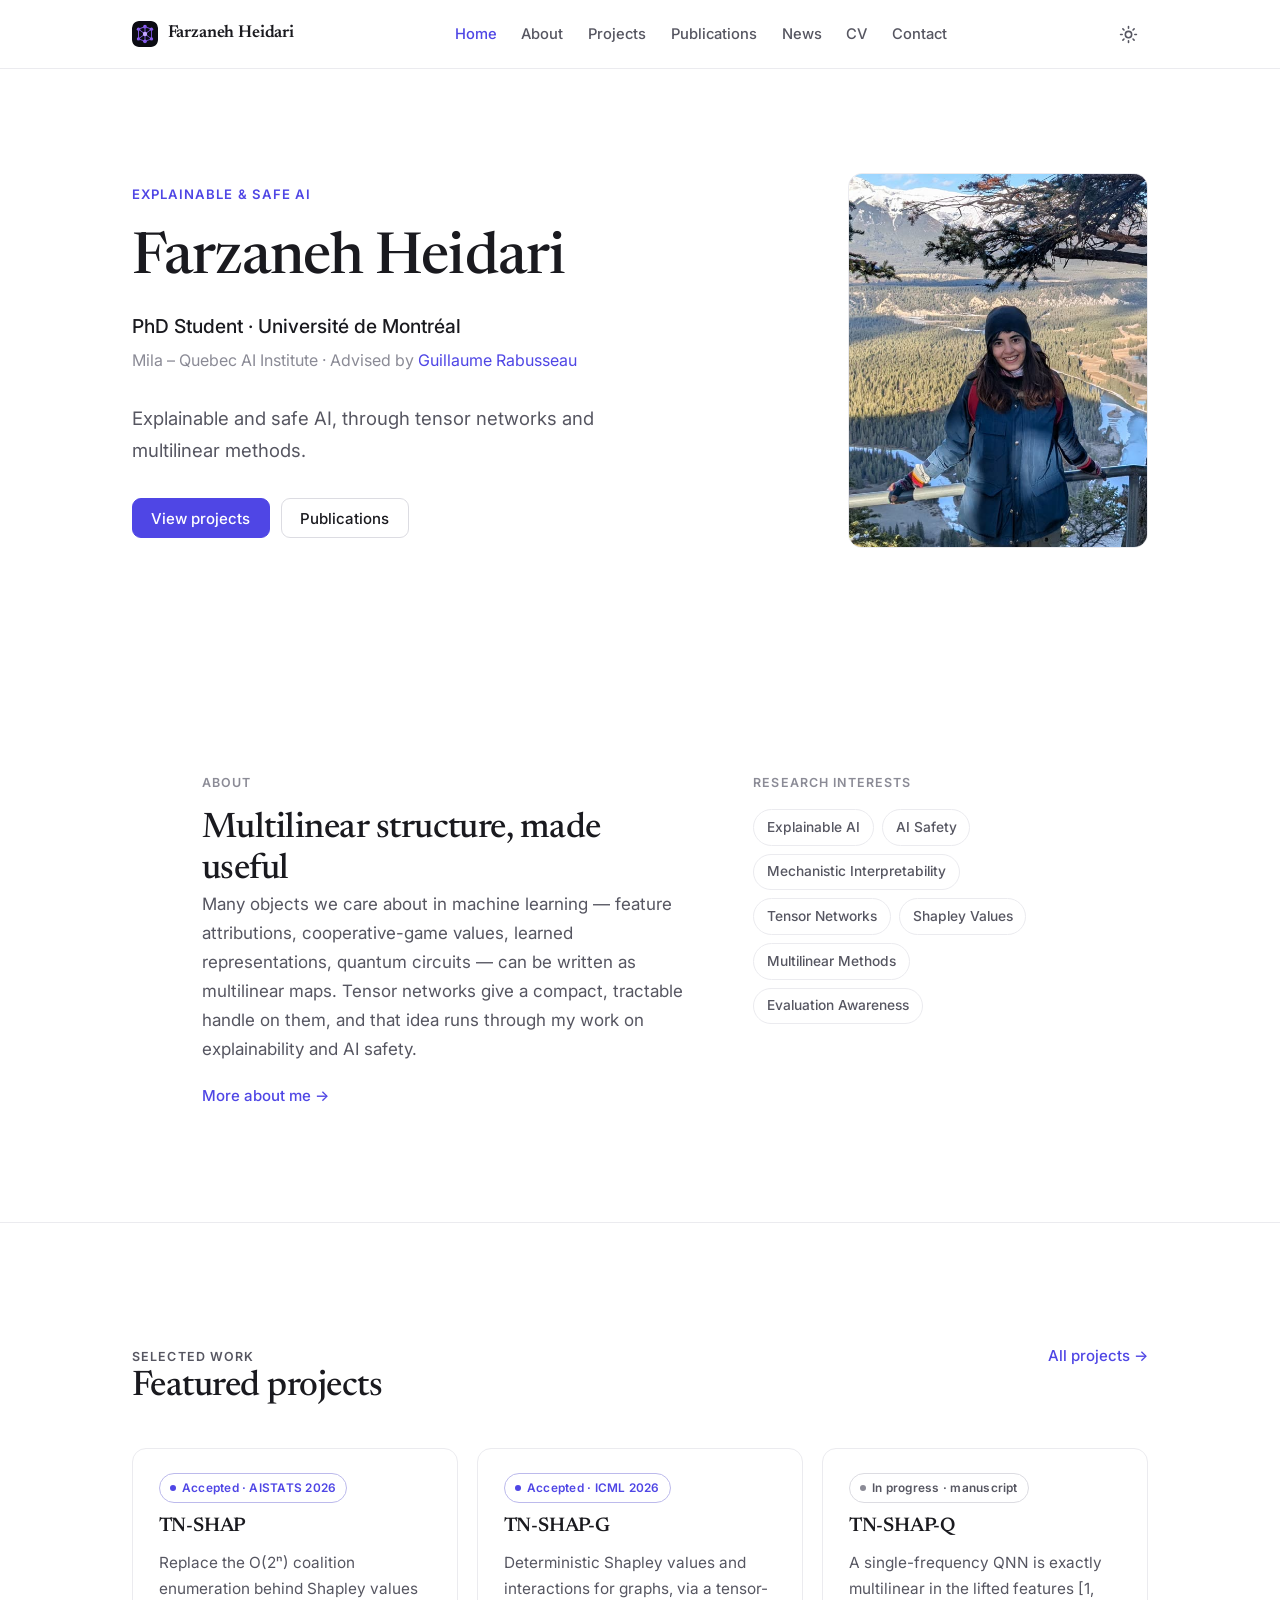
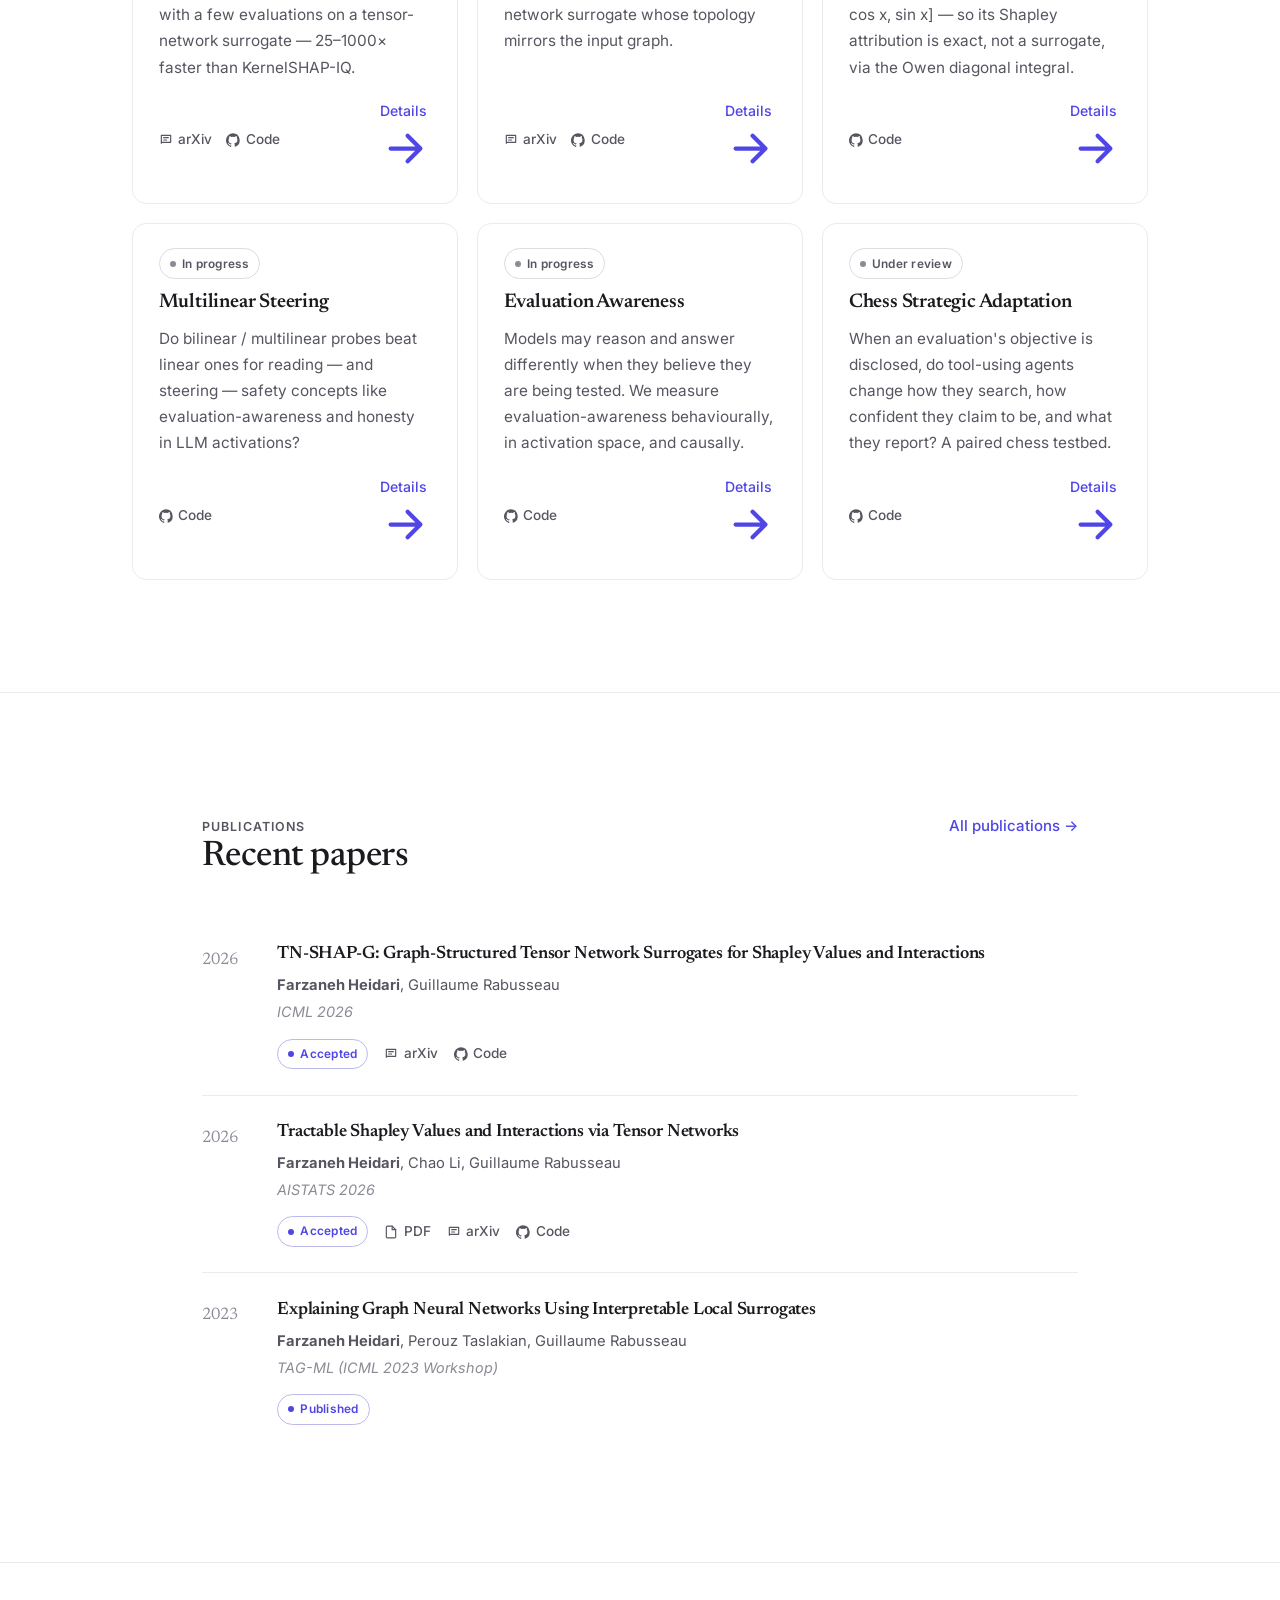
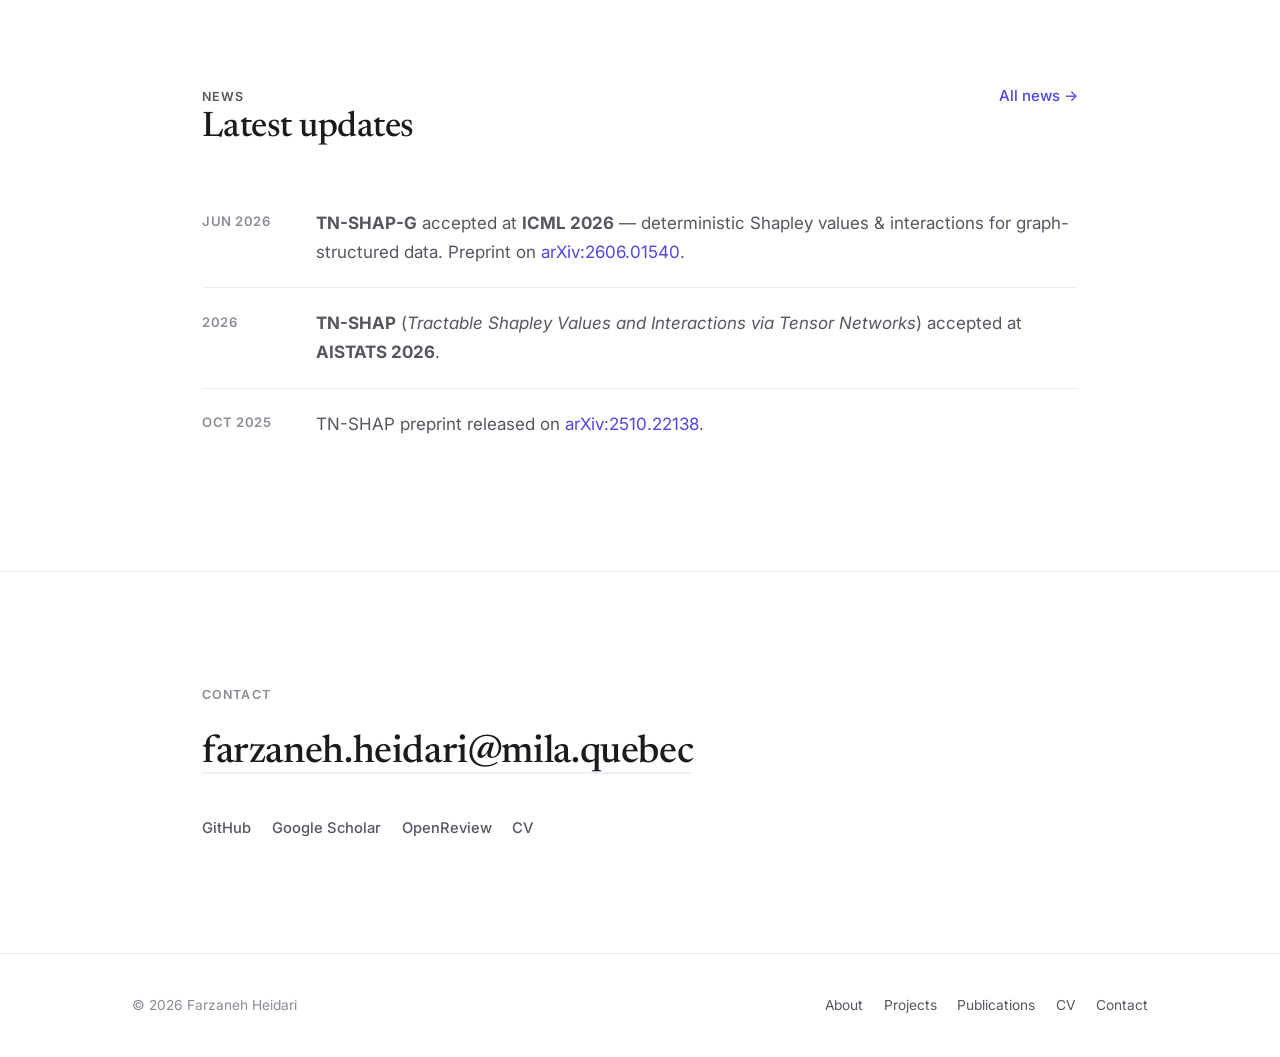
==== commit bba70986: "Rephrase multilinear clause; drop repetition in bio" ====
--- a/index.html
+++ b/index.html
@@ -100,7 +100,7 @@
           <div class="reveal">
             <p class="kicker">About</p>
             <h2>Multilinear structure, made useful</h2>
-            <p class="muted">Many objects we care about in machine learning — feature attributions, cooperative-game values, learned representations, quantum circuits — have an underlying multilinear structure. Tensor networks give a compact, tractable handle on them, and that idea runs through my work on explainability and AI safety.</p>
+            <p class="muted">Many objects we care about in machine learning — feature attributions, cooperative-game values, learned representations, quantum circuits — can be written as multilinear maps. Tensor networks give a compact, tractable handle on them, and that idea runs through my work on explainability and AI safety.</p>
             <a class="textlink" href="about.html">More about me →</a>
           </div>
           <div class="reveal info-block">
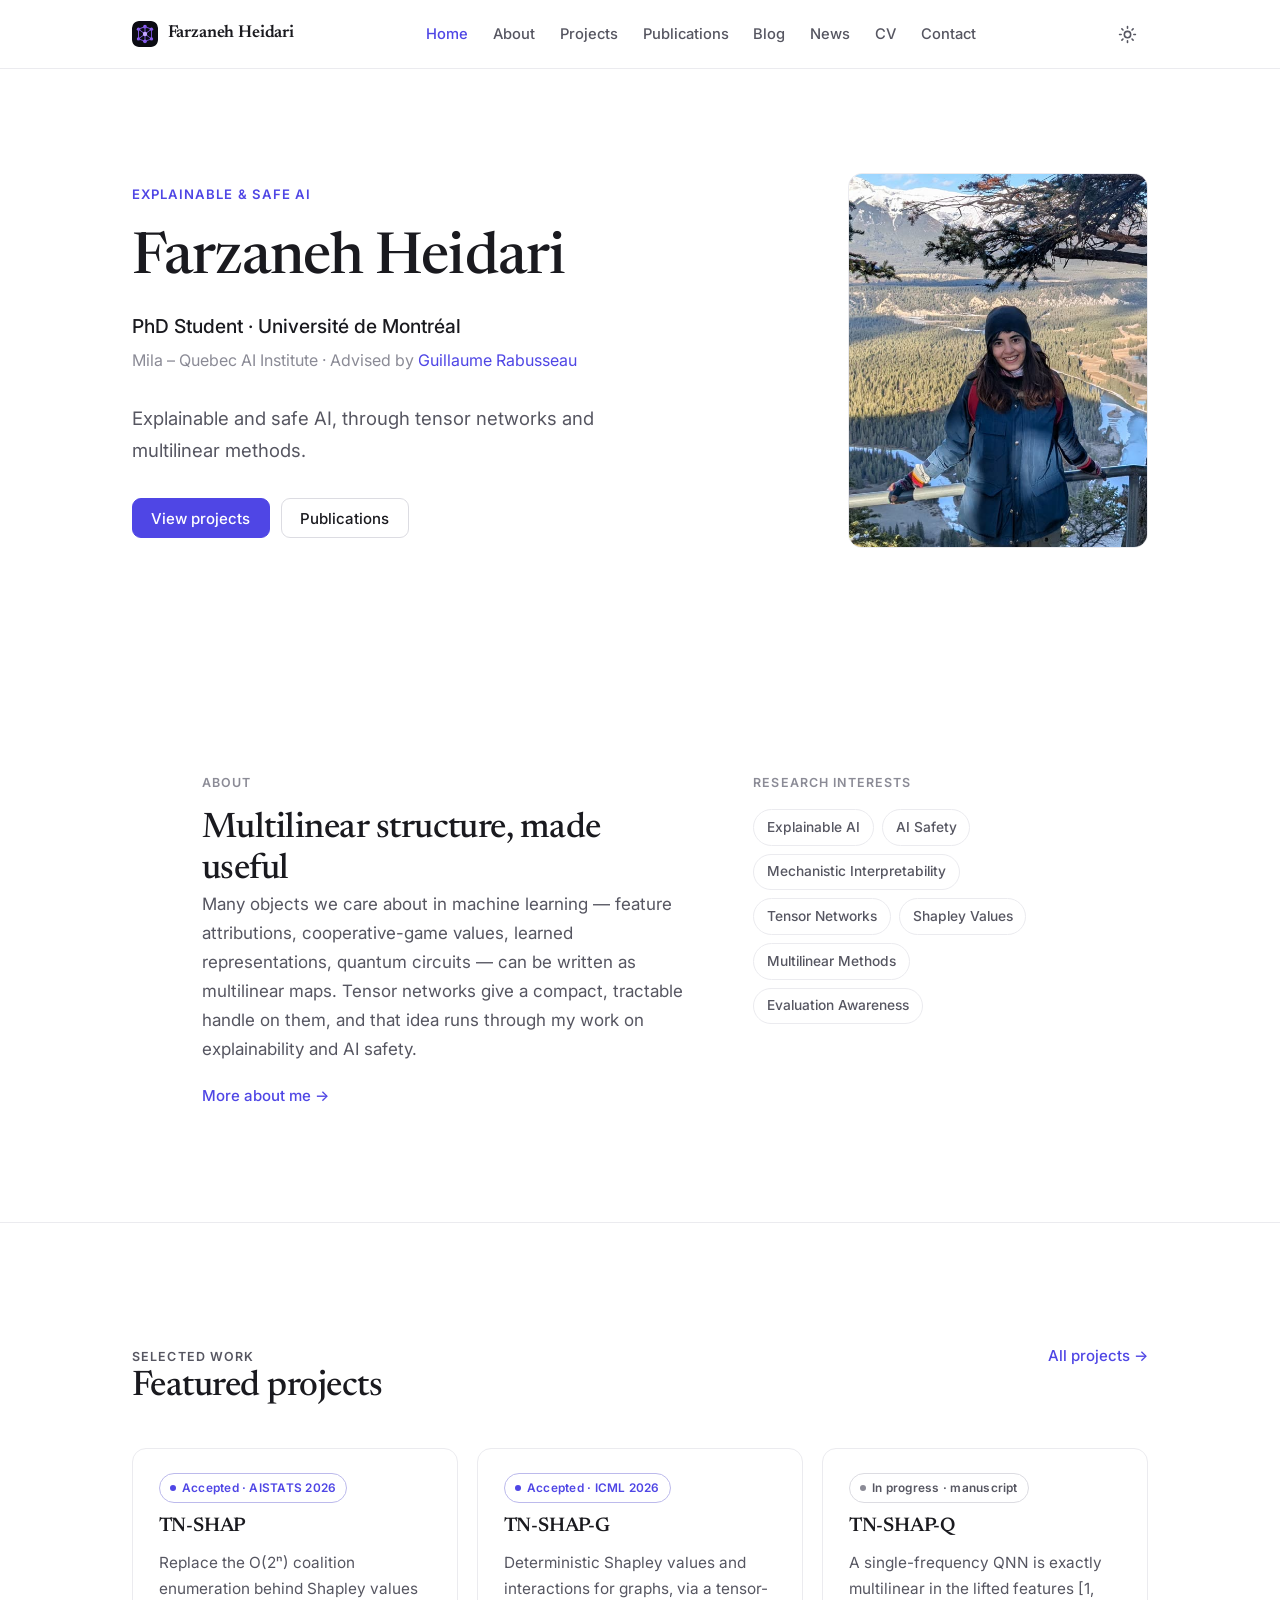
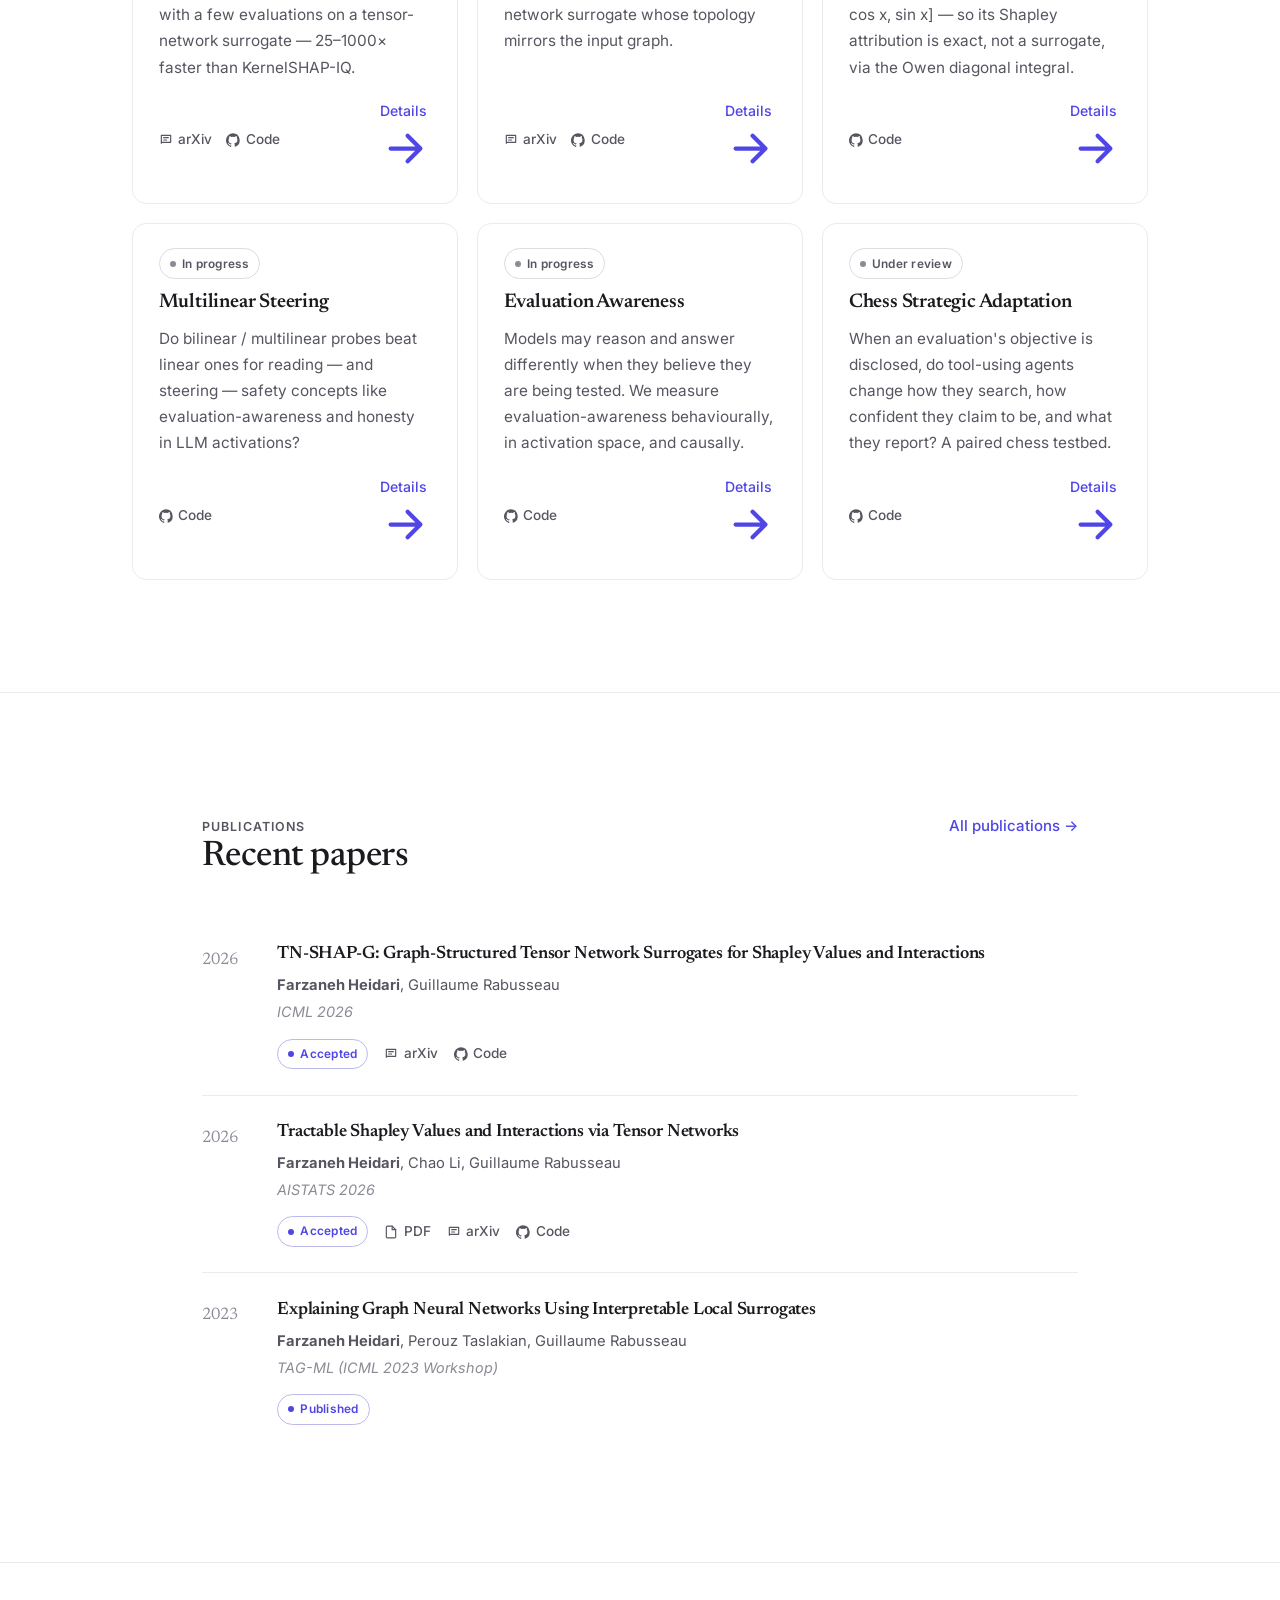
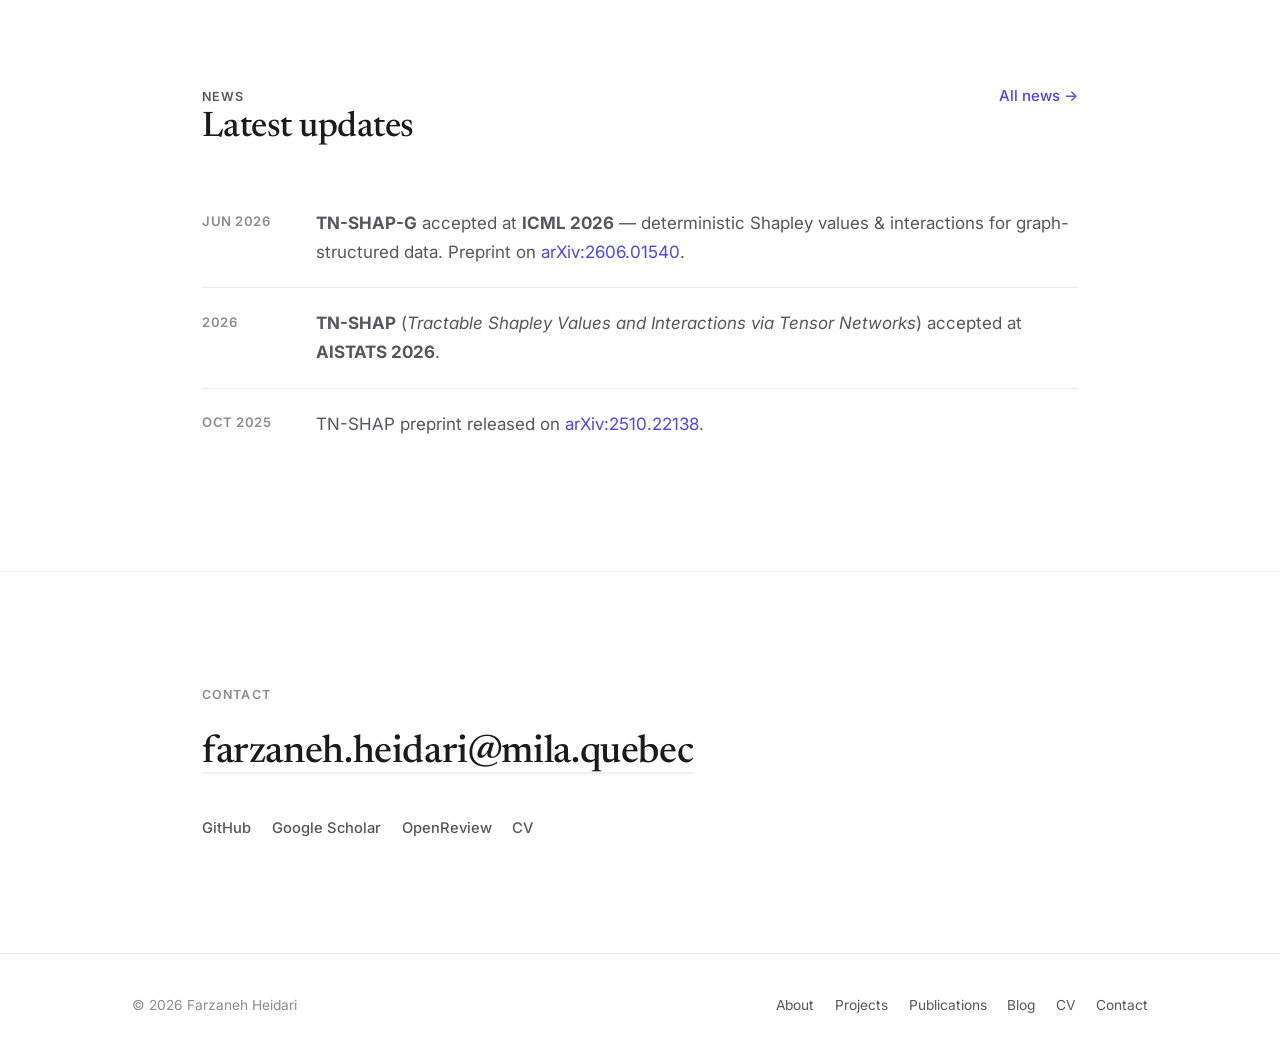
==== commit 0f3e08eb: "Add TN-SHAP series blog post New /blog/tnshap-series/ long-form post unifying TN-SHAP, TN-SHAP-G, an" ====
--- a/index.html
+++ b/index.html
@@ -51,6 +51,7 @@
         <li><a href="about.html">About</a></li>
         <li><a href="projects.html" data-match="project">Projects</a></li>
         <li><a href="publications.html">Publications</a></li>
+        <li><a href="blog.html" data-match="blog">Blog</a></li>
         <li><a href="news.html">News</a></li>
         <li><a href="cv.html">CV</a></li>
         <li><a href="contact.html">Contact</a></li>
@@ -178,7 +179,7 @@
     <div class="footer-inner">
       <p>© <span id="year"></span> Farzaneh Heidari</p>
       <nav class="footer-nav" aria-label="Footer">
-        <a href="about.html">About</a><a href="projects.html">Projects</a><a href="publications.html">Publications</a><a href="cv.html">CV</a><a href="contact.html">Contact</a>
+        <a href="about.html">About</a><a href="projects.html">Projects</a><a href="publications.html">Publications</a><a href="blog.html">Blog</a><a href="cv.html">CV</a><a href="contact.html">Contact</a>
       </nav>
     </div>
   </footer>
--- a/assets/css/style.css
+++ b/assets/css/style.css
@@ -322,6 +322,42 @@
 .footer-nav { display: flex; gap: 1.3rem; flex-wrap: wrap; }
 .footer-nav a { color: var(--text-soft); font-size: 0.86rem; }
 
+/* ---------------------------------------------------------------- blog */
+.post-hero { padding: clamp(2.5rem, 6vw, 4rem) 0 clamp(1.6rem, 3vw, 2.2rem); border-bottom: 1px solid var(--border); }
+.post-hero .breadcrumb { margin-bottom: 1.2rem; }
+.post-hero h1 { font-size: clamp(2rem, 4.8vw, 3.1rem); margin: 0.6rem 0 1rem; max-width: 20ch; }
+.post-hero .dek { font-size: 1.15rem; color: var(--text-soft); max-width: 56ch; margin: 0; }
+.post-meta { color: var(--text-faint); font-size: 0.9rem; display: flex; flex-wrap: wrap; gap: 0.4rem 0.8rem; align-items: center; }
+.post-body { padding: clamp(2rem, 5vw, 3.5rem) 0 var(--space); }
+.post-body .prose { margin: 0 auto; }
+.post-body h2 { margin: 2.8rem 0 1rem; }
+.post-body h2:first-of-type { margin-top: 0; }
+.post-body figure { margin: 2rem 0; border: 1px solid var(--border); border-radius: var(--radius-sm); overflow: hidden; background: var(--surface); }
+.post-body figure img { width: 100%; background: #fff; display: block; }
+.post-body figure figcaption { font-size: 0.85rem; color: var(--text-faint); padding: 0.75rem 0.95rem; }
+
+/* key-idea callout */
+.callout { border-left: 3px solid var(--accent); background: var(--accent-soft); border-radius: 0 var(--radius-sm) var(--radius-sm) 0; padding: 1rem 1.25rem; margin: 1.8rem 0; }
+.callout p { color: var(--text); margin: 0; }
+.callout p + p { margin-top: 0.6rem; }
+.callout .label { display: block; font-size: 0.72rem; font-weight: 700; letter-spacing: 0.08em; text-transform: uppercase; color: var(--accent); margin-bottom: 0.45rem; }
+
+/* unifying diagram */
+.diagram { width: 100%; height: auto; display: block; margin: 1.6rem 0; }
+.diagram-wrap { border: 1px solid var(--border); border-radius: var(--radius-sm); background: var(--surface); padding: 1.4rem; margin: 1.8rem 0; }
+.diagram-wrap figcaption { font-size: 0.85rem; color: var(--text-faint); margin-top: 0.6rem; text-align: center; }
+
+/* compact comparison table */
+.post-body .table-wrap { overflow-x: auto; margin: 1.6rem 0; }
+.post-body table { border-collapse: collapse; width: 100%; font-size: 0.92rem; }
+.post-body th, .post-body td { text-align: left; padding: 0.7rem 0.9rem; border-bottom: 1px solid var(--border); vertical-align: top; }
+.post-body thead th { color: var(--text-faint); font-weight: 600; font-size: 0.8rem; letter-spacing: 0.03em; text-transform: uppercase; }
+.post-body tbody tr:last-child td { border-bottom: 0; }
+
+/* KaTeX: keep long display math scrollable on mobile */
+.katex-display { overflow-x: auto; overflow-y: hidden; padding: 0.3rem 0; margin: 1.3rem 0; }
+.katex { font-size: 1.05em; }
+
 /* subtle scroll reveal (scroll-triggered, not autoplay) */
 .reveal { opacity: 0; transform: translateY(10px); transition: opacity 0.55s ease, transform 0.55s ease; }
 .reveal.in { opacity: 1; transform: none; }
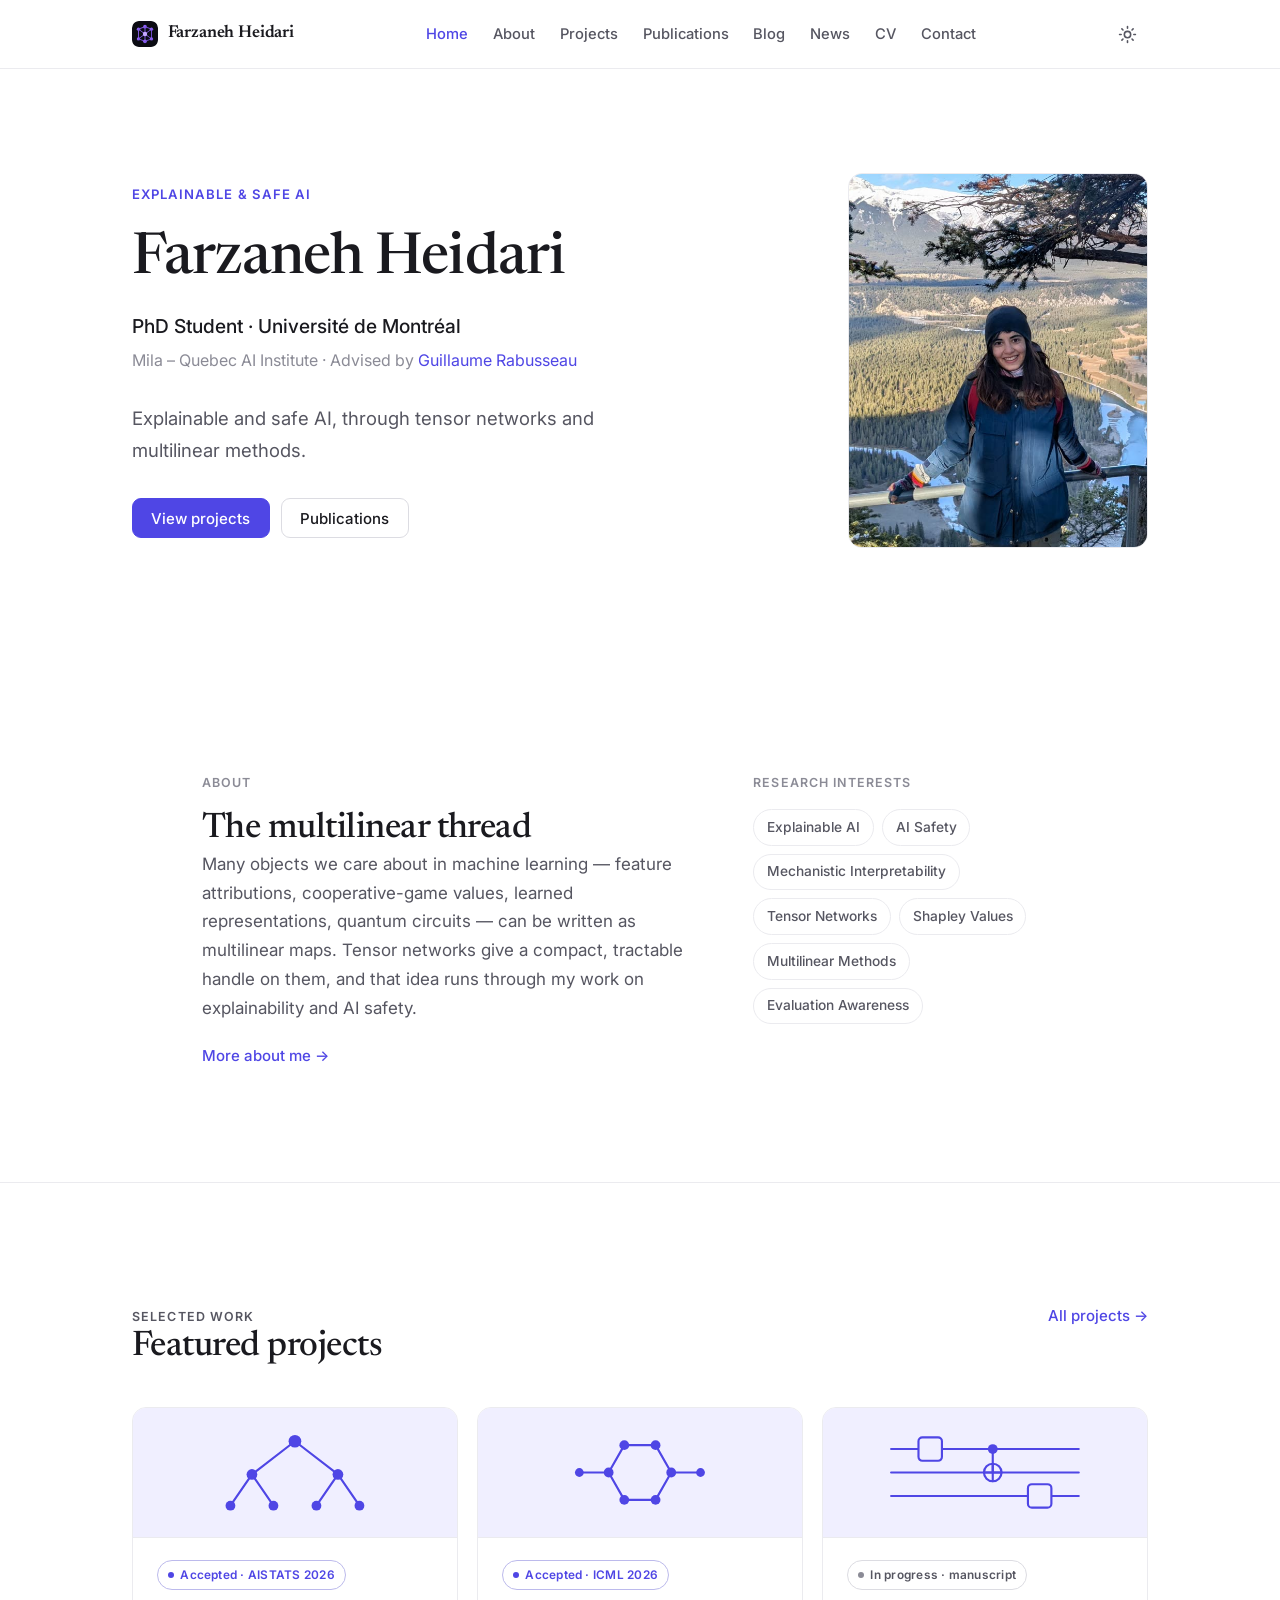
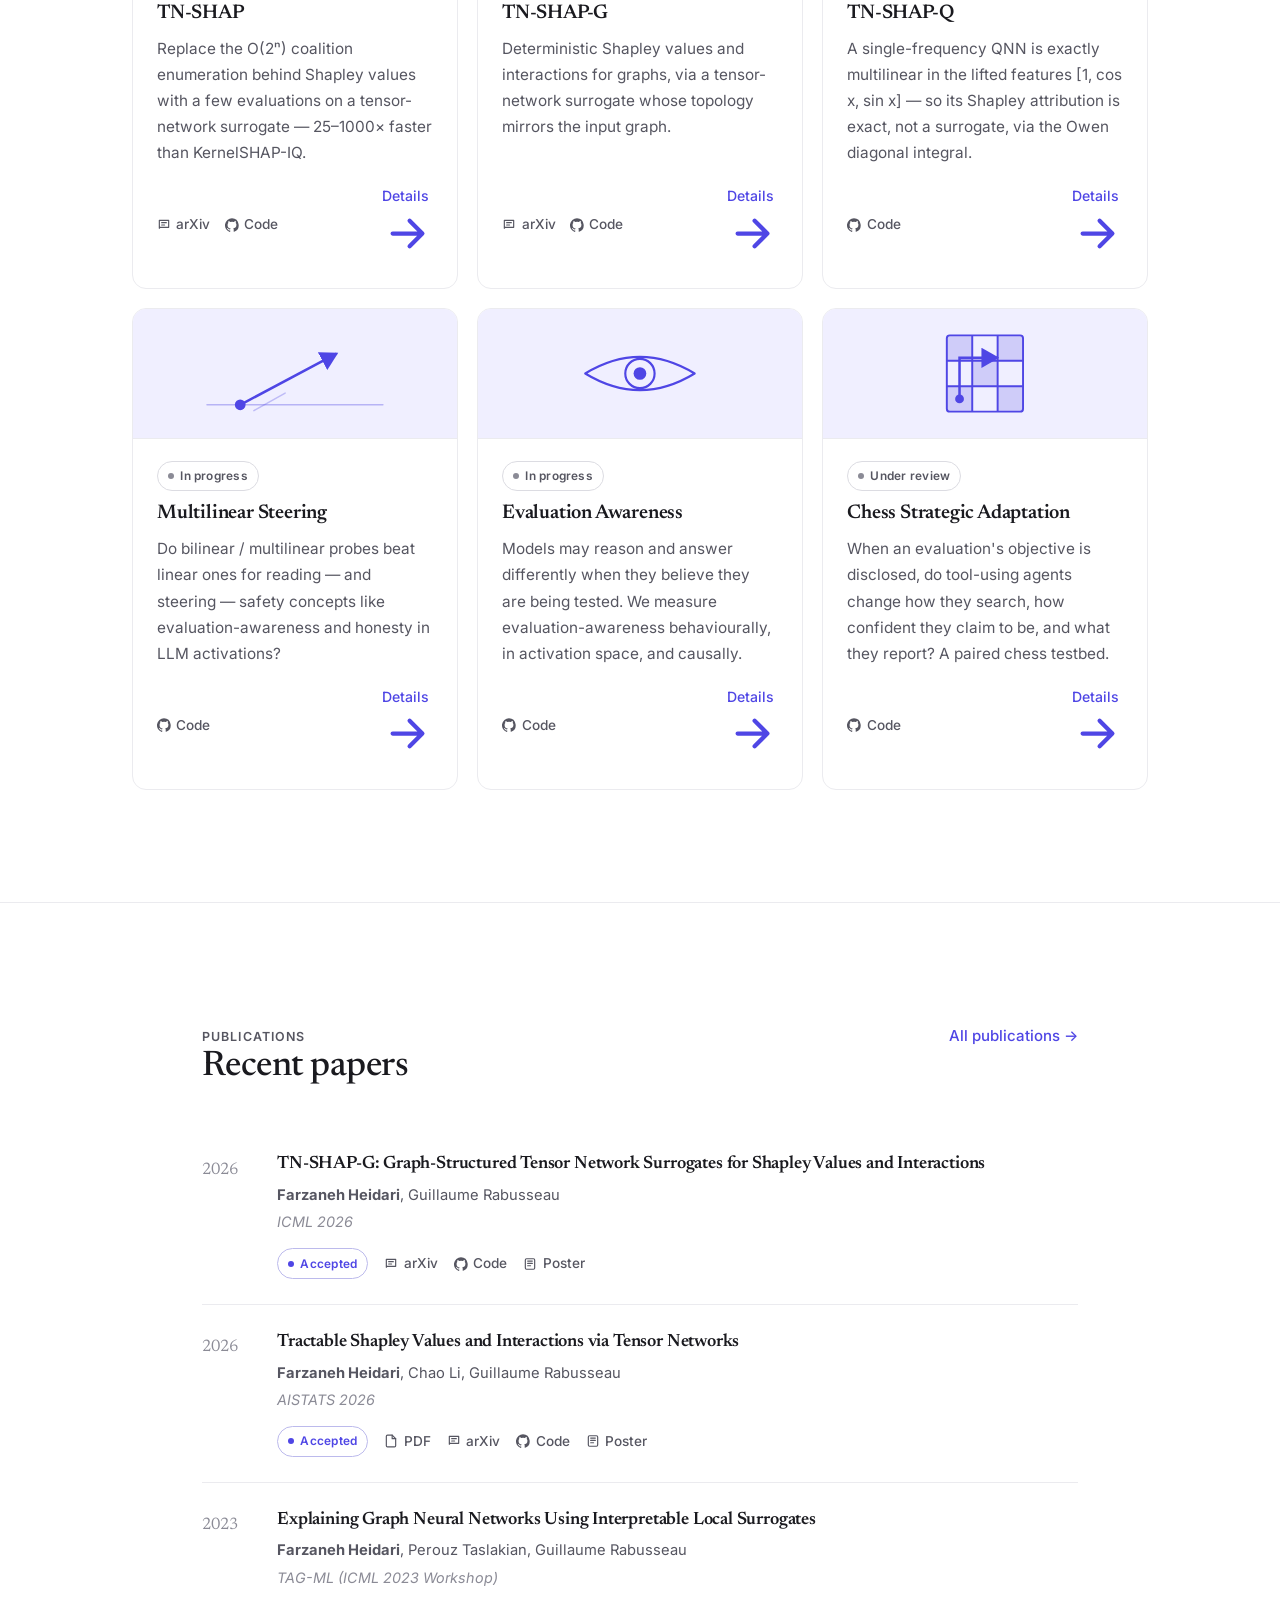
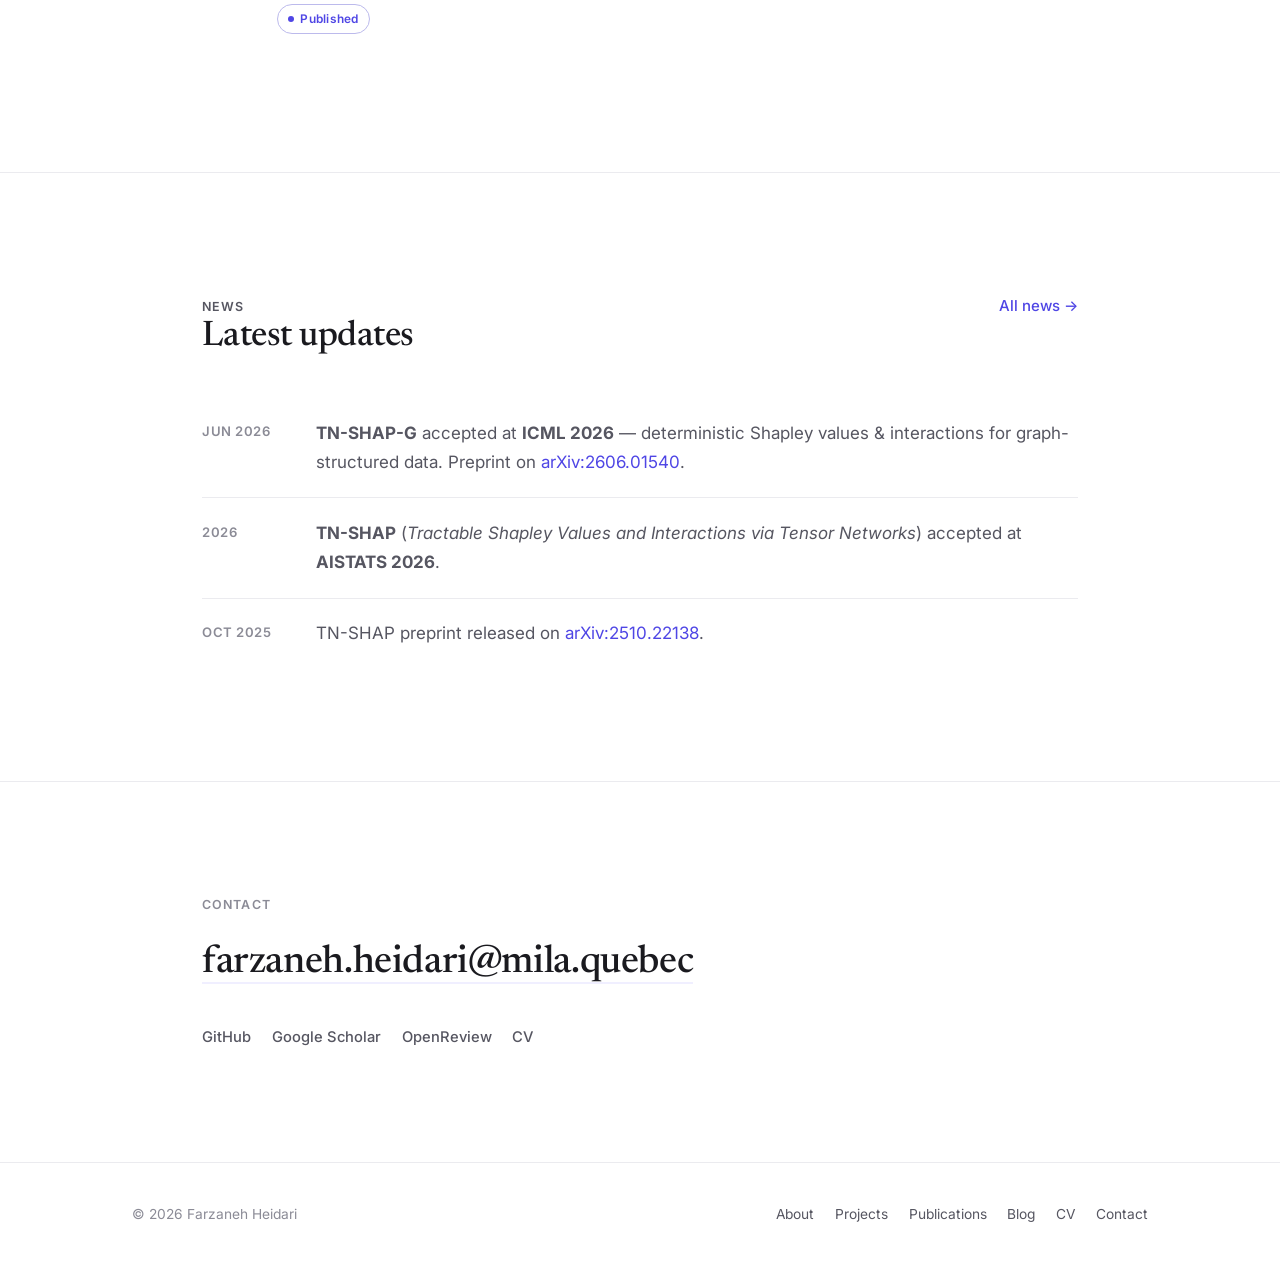
==== commit 9239a2bd: "Enrich project pages with paper figures; rebuild TN-SHAP-G page + jewel diagram - TN-SHAP-G: clearer" ====
--- a/index.html
+++ b/index.html
@@ -100,7 +100,7 @@
         <div class="split">
           <div class="reveal">
             <p class="kicker">About</p>
-            <h2>Multilinear structure, made useful</h2>
+            <h2>The multilinear thread</h2>
             <p class="muted">Many objects we care about in machine learning — feature attributions, cooperative-game values, learned representations, quantum circuits — can be written as multilinear maps. Tensor networks give a compact, tractable handle on them, and that idea runs through my work on explainability and AI safety.</p>
             <a class="textlink" href="about.html">More about me →</a>
           </div>
--- a/assets/css/style.css
+++ b/assets/css/style.css
@@ -193,12 +193,15 @@
 /* --------------------------------------------------------- project cards */
 .card-grid { display: grid; grid-template-columns: repeat(auto-fill, minmax(300px, 1fr)); gap: 1.2rem; }
 .pcard {
-  display: flex; flex-direction: column; gap: 0.75rem;
+  display: flex; flex-direction: column;
   background: var(--surface); border: 1px solid var(--border); border-radius: var(--radius);
-  padding: 1.5rem 1.6rem 1.4rem;
+  overflow: hidden;
   transition: border-color 0.18s ease, box-shadow 0.18s ease;
 }
 .pcard:hover { border-color: var(--border-strong); box-shadow: var(--shadow-hover); }
+.pcard-thumb { display: block; height: 130px; background: var(--accent-soft); border-bottom: 1px solid var(--border); }
+.pcard-thumb .thumb-svg { width: 100%; height: 100%; display: block; }
+.pcard-body { display: flex; flex-direction: column; gap: 0.7rem; padding: 1.35rem 1.5rem 1.4rem; flex: 1; }
 .pcard h3 { font-size: 1.24rem; font-family: var(--font-serif); font-weight: 600; letter-spacing: -0.01em; }
 .pcard h3 a { color: var(--text); }
 .pcard h3 a:hover { color: var(--accent); text-decoration: none; }
@@ -273,6 +276,9 @@
 .figure-grid figure { margin: 0; border: 1px solid var(--border); border-radius: var(--radius-sm); overflow: hidden; background: var(--surface); }
 .figure-grid img { width: 100%; background: #fff; }
 .figure-grid figcaption { font-size: 0.83rem; color: var(--text-faint); padding: 0.65rem 0.85rem; }
+.poster-embed { width: 100%; aspect-ratio: 16 / 9; border: 1px solid var(--border); border-radius: var(--radius-sm); overflow: hidden; background: var(--bg-soft); margin: 0.4rem 0 1rem; }
+.poster-embed iframe { width: 100%; height: 100%; border: 0; display: block; }
+@media (max-width: 620px) { .poster-embed { aspect-ratio: 3 / 4; } }
 .todo-note {
   border: 1px dashed var(--border-strong); border-radius: var(--radius-sm);
   padding: 0.85rem 1.05rem; color: var(--text-soft); font-size: 0.92rem; background: var(--bg-soft);
@@ -342,6 +348,16 @@
 .callout p + p { margin-top: 0.6rem; }
 .callout .label { display: block; font-size: 0.72rem; font-weight: 700; letter-spacing: 0.08em; text-transform: uppercase; color: var(--accent); margin-bottom: 0.45rem; }
 
+/* project "how it works" diagram + In-brief explainer */
+.callout.nutshell { margin: 0 0 1.2rem; }
+.diagram-fig { margin: 0.4rem 0 1.6rem; border: 1px solid var(--border); border-radius: var(--radius-sm); background: var(--surface); padding: 1.2rem 1.1rem 0.4rem; }
+.diagram-fig .diagram-svg { width: 100%; height: auto; display: block; }
+.diagram-fig figcaption { text-align: center; font-size: 0.76rem; letter-spacing: 0.05em; text-transform: uppercase; color: var(--text-faint); padding: 0.7rem 0 0.3rem; }
+@keyframes dgflow { to { stroke-dashoffset: -12; } }
+@keyframes dgpulse { 0%, 100% { opacity: 0.4; } 50% { opacity: 1; } }
+.diagram-svg .dg-flow { stroke-dasharray: 6 6; animation: dgflow 1.05s linear infinite; }
+.diagram-svg .dg-pulse { animation: dgpulse 2.2s ease-in-out infinite; }
+
 /* unifying diagram */
 .diagram { width: 100%; height: auto; display: block; margin: 1.6rem 0; }
 .diagram-wrap { border: 1px solid var(--border); border-radius: var(--radius-sm); background: var(--surface); padding: 1.4rem; margin: 1.8rem 0; }
